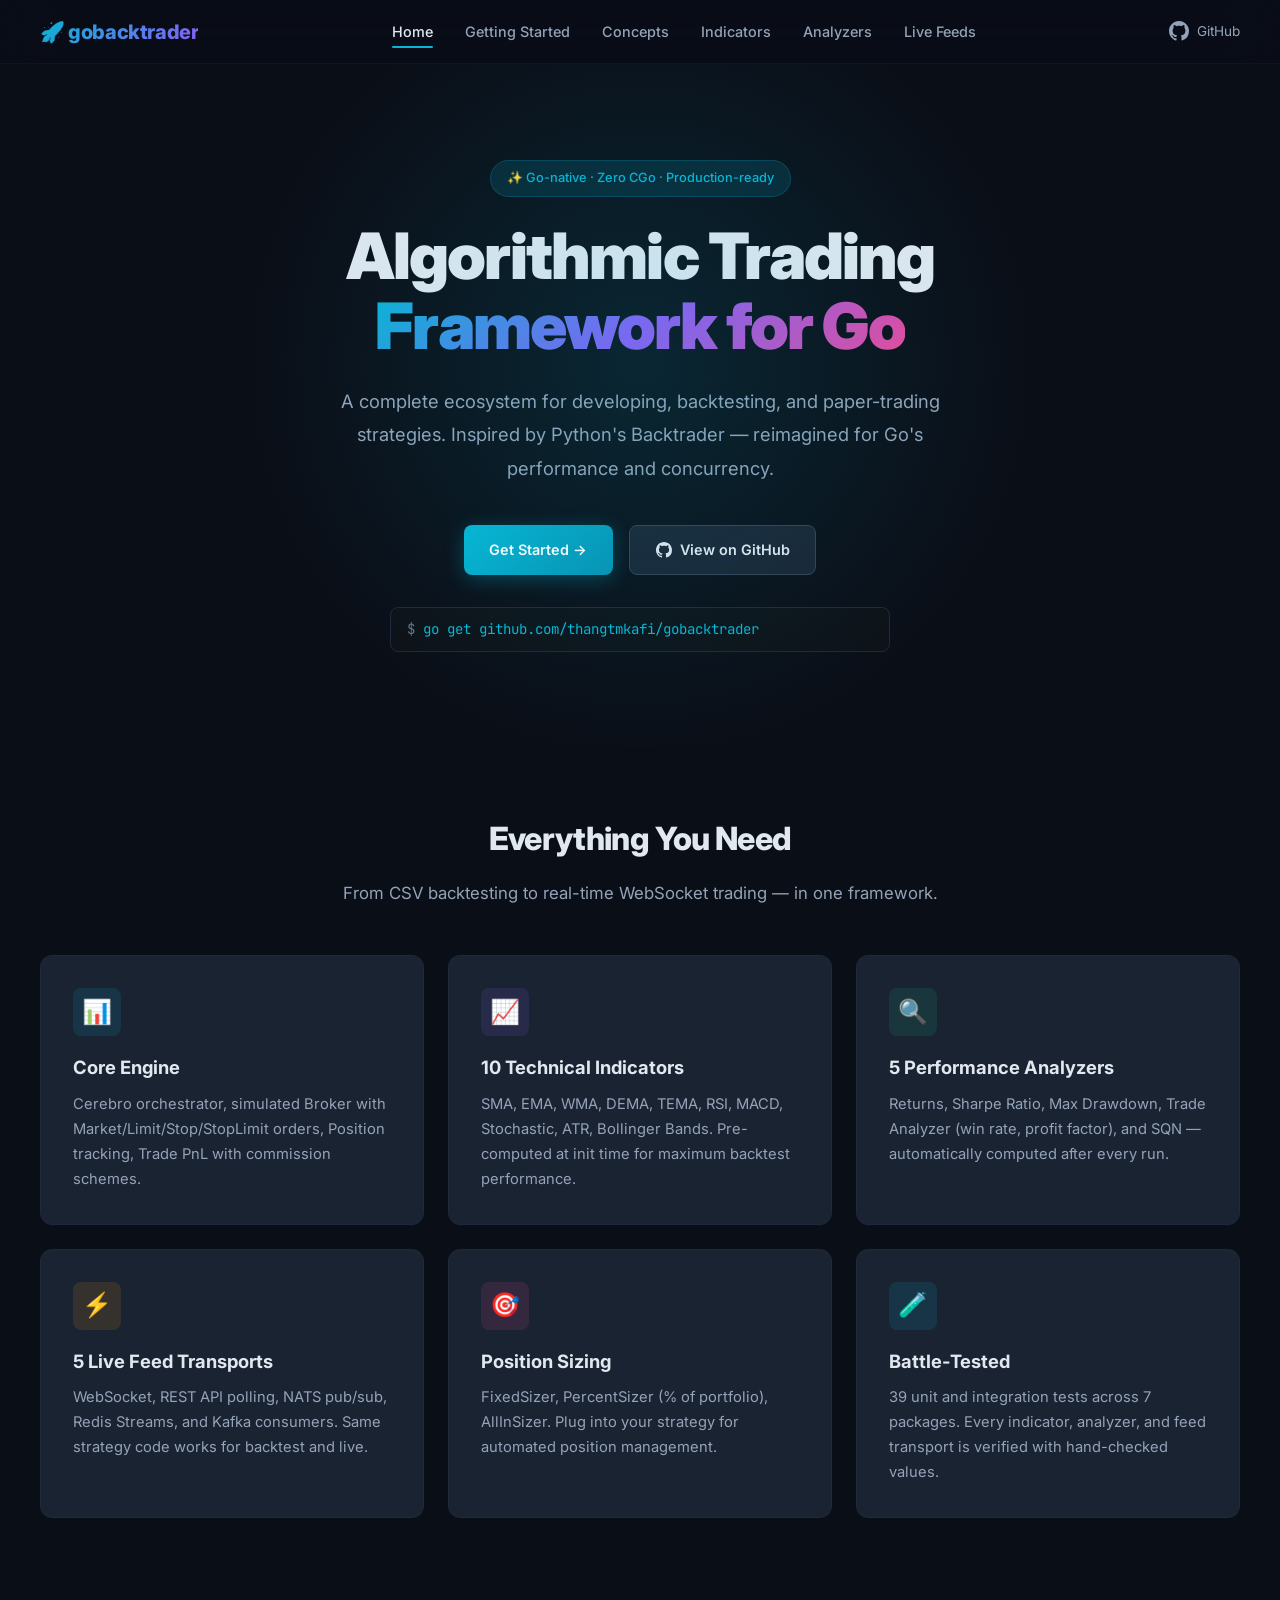
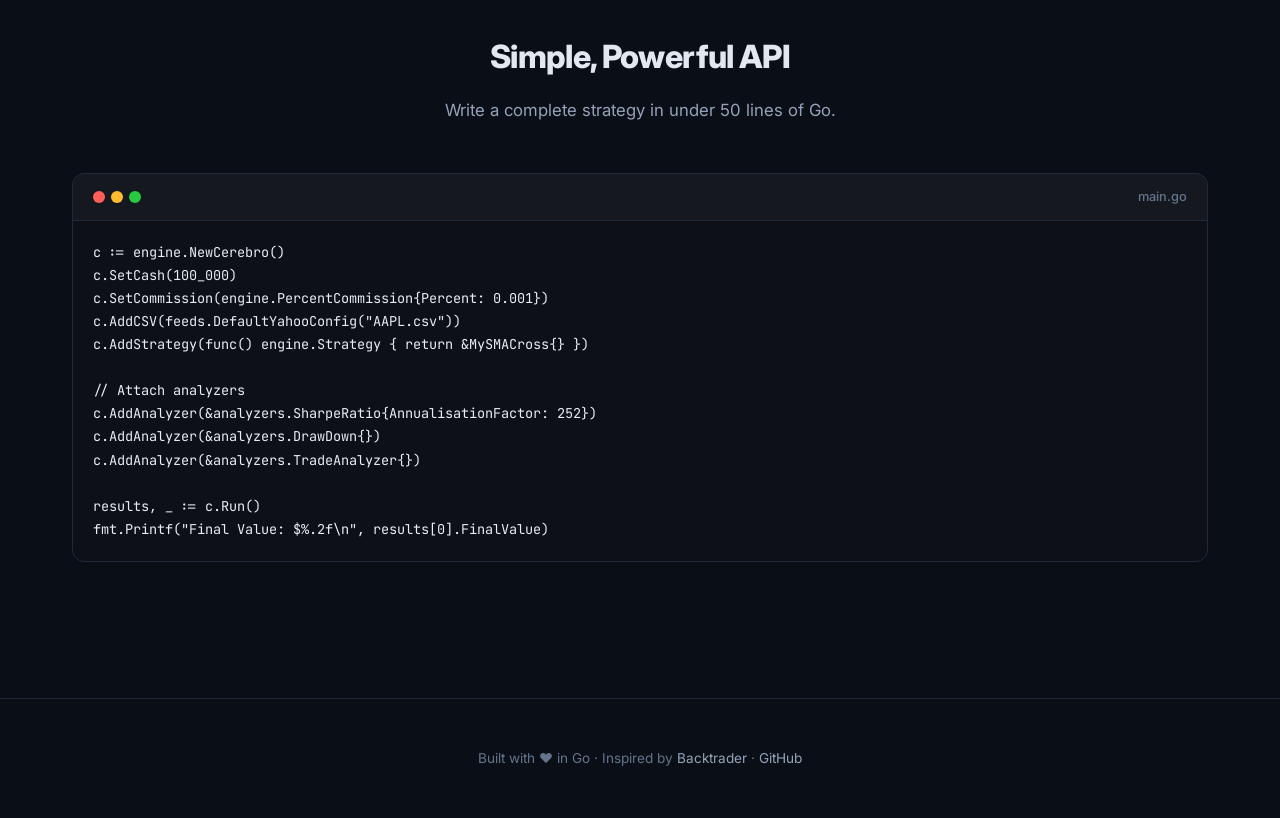
==== docs/index.html @ 69149061 "Initial release: gobacktrader v1.0.0 Complete Go port of Backtrader with: - Core engine (Cerebro, Br" ====
<!DOCTYPE html>
<html lang="en">
<head>
  <meta charset="UTF-8">
  <meta name="viewport" content="width=device-width, initial-scale=1.0">
  <title>gobacktrader — Algorithmic Trading Framework for Go</title>
  <meta name="description" content="A powerful algorithmic trading backtesting and live trading framework for Go. Inspired by Backtrader. 10 indicators, 5 analyzers, 5 live feed transports.">
  <link rel="preconnect" href="https://fonts.googleapis.com">
  <link rel="preconnect" href="https://fonts.gstatic.com" crossorigin>
  <link href="https://fonts.googleapis.com/css2?family=Inter:wght@400;500;600;700;800;900&family=JetBrains+Mono:wght@400;500&display=swap" rel="stylesheet">
  <link rel="stylesheet" href="style.css">
</head>
<body>

<!-- ═══ Navigation ═══ -->
<nav class="nav">
  <div class="nav-inner">
    <a href="#home" class="nav-logo">🚀 gobacktrader</a>
    <ul class="nav-links">
      <li><a href="#home" data-page="home">Home</a></li>
      <li><a href="#getting-started" data-page="getting-started">Getting Started</a></li>
      <li><a href="#concepts" data-page="concepts">Concepts</a></li>
      <li><a href="#indicators" data-page="indicators">Indicators</a></li>
      <li><a href="#analyzers" data-page="analyzers">Analyzers</a></li>
      <li><a href="#live-feeds" data-page="live-feeds">Live Feeds</a></li>
    </ul>
    <a href="https://github.com/thangtmkafi/gobacktrader" class="nav-github" target="_blank">
      <svg viewBox="0 0 16 16"><path d="M8 0C3.58 0 0 3.58 0 8c0 3.54 2.29 6.53 5.47 7.59.4.07.55-.17.55-.38 0-.19-.01-.82-.01-1.49-2.01.37-2.53-.49-2.69-.94-.09-.23-.48-.94-.82-1.13-.28-.15-.68-.52-.01-.53.63-.01 1.08.58 1.23.82.72 1.21 1.87.87 2.33.66.07-.52.28-.87.51-1.07-1.78-.2-3.64-.89-3.64-3.95 0-.87.31-1.59.82-2.15-.08-.2-.36-1.02.08-2.12 0 0 .67-.21 2.2.82.64-.18 1.32-.27 2-.27.68 0 1.36.09 2 .27 1.53-1.04 2.2-.82 2.2-.82.44 1.1.16 1.92.08 2.12.51.56.82 1.27.82 2.15 0 3.07-1.87 3.75-3.65 3.95.29.25.54.73.54 1.48 0 1.07-.01 1.93-.01 2.2 0 .21.15.46.55.38A8.013 8.013 0 0016 8c0-4.42-3.58-8-8-8z"></path></svg>
      GitHub
    </a>
  </div>
</nav>

<main>

<!-- ═══════════════════ HOME PAGE ═══════════════════ -->
<div id="page-home" class="page active">

  <!-- Hero -->
  <section class="hero">
    <div class="hero-badge">✨ Go-native · Zero CGo · Production-ready</div>
    <h1>Algorithmic Trading<br><span class="gradient">Framework for Go</span></h1>
    <p>A complete ecosystem for developing, backtesting, and paper-trading strategies. Inspired by Python's Backtrader — reimagined for Go's performance and concurrency.</p>
    <div class="hero-buttons">
      <a href="#getting-started" data-page="getting-started" class="btn btn-primary">Get Started →</a>
      <a href="https://github.com/thangtmkafi/gobacktrader" target="_blank" class="btn btn-secondary">
        <svg width="16" height="16" viewBox="0 0 16 16" fill="currentColor"><path d="M8 0C3.58 0 0 3.58 0 8c0 3.54 2.29 6.53 5.47 7.59.4.07.55-.17.55-.38 0-.19-.01-.82-.01-1.49-2.01.37-2.53-.49-2.69-.94-.09-.23-.48-.94-.82-1.13-.28-.15-.68-.52-.01-.53.63-.01 1.08.58 1.23.82.72 1.21 1.87.87 2.33.66.07-.52.28-.87.51-1.07-1.78-.2-3.64-.89-3.64-3.95 0-.87.31-1.59.82-2.15-.08-.2-.36-1.02.08-2.12 0 0 .67-.21 2.2.82.64-.18 1.32-.27 2-.27.68 0 1.36.09 2 .27 1.53-1.04 2.2-.82 2.2-.82.44 1.1.16 1.92.08 2.12.51.56.82 1.27.82 2.15 0 3.07-1.87 3.75-3.65 3.95.29.25.54.73.54 1.48 0 1.07-.01 1.93-.01 2.2 0 .21.15.46.55.38A8.013 8.013 0 0016 8c0-4.42-3.58-8-8-8z"/></svg>
        View on GitHub
      </a>
    </div>

    <div class="install-bar">
      <span class="dollar">$</span> go get github.com/thangtmkafi/gobacktrader
    </div>
  </section>

  <!-- Features -->
  <section class="features container">
    <div class="section-header">
      <h2>Everything You Need</h2>
      <p>From CSV backtesting to real-time WebSocket trading — in one framework.</p>
    </div>
    <div class="feature-grid">
      <div class="feature-card">
        <div class="feature-icon cyan">📊</div>
        <h3>Core Engine</h3>
        <p>Cerebro orchestrator, simulated Broker with Market/Limit/Stop/StopLimit orders, Position tracking, Trade PnL with commission schemes.</p>
      </div>
      <div class="feature-card">
        <div class="feature-icon purple">📈</div>
        <h3>10 Technical Indicators</h3>
        <p>SMA, EMA, WMA, DEMA, TEMA, RSI, MACD, Stochastic, ATR, Bollinger Bands. Pre-computed at init time for maximum backtest performance.</p>
      </div>
      <div class="feature-card">
        <div class="feature-icon green">🔍</div>
        <h3>5 Performance Analyzers</h3>
        <p>Returns, Sharpe Ratio, Max Drawdown, Trade Analyzer (win rate, profit factor), and SQN — automatically computed after every run.</p>
      </div>
      <div class="feature-card">
        <div class="feature-icon orange">⚡</div>
        <h3>5 Live Feed Transports</h3>
        <p>WebSocket, REST API polling, NATS pub/sub, Redis Streams, and Kafka consumers. Same strategy code works for backtest and live.</p>
      </div>
      <div class="feature-card">
        <div class="feature-icon pink">🎯</div>
        <h3>Position Sizing</h3>
        <p>FixedSizer, PercentSizer (% of portfolio), AllInSizer. Plug into your strategy for automated position management.</p>
      </div>
      <div class="feature-card">
        <div class="feature-icon cyan">🧪</div>
        <h3>Battle-Tested</h3>
        <p>39 unit and integration tests across 7 packages. Every indicator, analyzer, and feed transport is verified with hand-checked values.</p>
      </div>
    </div>
  </section>

  <!-- Quick Example -->
  <section class="container" style="padding: 3rem 2rem;">
    <div class="section-header">
      <h2>Simple, Powerful API</h2>
      <p>Write a complete strategy in under 50 lines of Go.</p>
    </div>
    <div class="code-block">
      <div class="code-header">
        <div class="code-dots"><span></span><span></span><span></span></div>
        <span>main.go</span>
      </div>
      <pre><code>c := engine.NewCerebro()
c.SetCash(100_000)
c.SetCommission(engine.PercentCommission{Percent: 0.001})
c.AddCSV(feeds.DefaultYahooConfig("AAPL.csv"))
c.AddStrategy(func() engine.Strategy { return &MySMACross{} })

// Attach analyzers
c.AddAnalyzer(&analyzers.SharpeRatio{AnnualisationFactor: 252})
c.AddAnalyzer(&analyzers.DrawDown{})
c.AddAnalyzer(&analyzers.TradeAnalyzer{})

results, _ := c.Run()
fmt.Printf("Final Value: $%.2f\n", results[0].FinalValue)</code></pre>
    </div>
  </section>
</div>


<!-- ═══════════════════ GETTING STARTED ═══════════════════ -->
<div id="page-getting-started" class="page">
  <div class="container doc-layout">
    <aside class="doc-sidebar">
      <ul>
        <li class="sidebar-label">Getting Started</li>
        <li><a href="#gs-install">Installation</a></li>
        <li><a href="#gs-first">Your First Backtest</a></li>
        <li><a href="#gs-strategy">Writing a Strategy</a></li>
        <li><a href="#gs-indicators">Adding Indicators</a></li>
        <li><a href="#gs-analyzers">Analyzing Results</a></li>
        <li><a href="#gs-live">Going Live</a></li>
      </ul>
    </aside>
    <div class="doc-content">
      <h1>Getting Started</h1>
      <p>Get up and running with gobacktrader in 5 minutes.</p>

      <h2 id="gs-install">Installation</h2>
      <p>gobacktrader requires <strong>Go 1.21+</strong>. Install via <code>go get</code>:</p>
      <div class="code-block"><div class="code-header"><div class="code-dots"><span></span><span></span><span></span></div><span>terminal</span></div>
<pre><code>go get github.com/thangtmkafi/gobacktrader</code></pre></div>

      <h2 id="gs-first">Your First Backtest</h2>
      <p>The minimum viable backtest needs: a data feed, a strategy, and Cerebro to run it.</p>
      <div class="code-block"><div class="code-header"><div class="code-dots"><span></span><span></span><span></span></div><span>main.go</span></div>
<pre><code>package main

import (
    "fmt"
    "github.com/thangtmkafi/gobacktrader/engine"
    "github.com/thangtmkafi/gobacktrader/feeds"
)

// BuyAndHold buys on the first bar and holds forever.
type BuyAndHold struct {
    ctx    *engine.StrategyContext
    bought bool
}

func (s *BuyAndHold) Init(ctx *engine.StrategyContext) { s.ctx = ctx }

func (s *BuyAndHold) Next() {
    if !s.bought {
        s.ctx.Buy(100)   // buy 100 shares
        s.bought = true
    }
}

func main() {
    c := engine.NewCerebro()
    c.SetCash(100_000)
    c.AddCSV(feeds.DefaultYahooConfig("AAPL.csv"))
    c.AddStrategy(func() engine.Strategy { return &BuyAndHold{} })

    results, err := c.Run()
    if err != nil { panic(err) }

    fmt.Printf("Starting: $%.2f\n", results[0].StartingCash)
    fmt.Printf("Final:    $%.2f\n", results[0].FinalValue)
}</code></pre></div>

      <div class="info-box tip">
        <strong>💡 Data Format</strong>
        <code>DefaultYahooConfig</code> expects Yahoo Finance CSV format: <code>Date,Open,High,Low,Close,Adj Close,Volume</code>
      </div>

      <h2 id="gs-strategy">Writing a Strategy</h2>
      <p>A strategy implements the <code>engine.Strategy</code> interface:</p>
      <div class="code-block"><div class="code-header"><div class="code-dots"><span></span><span></span><span></span></div><span>strategy.go</span></div>
<pre><code>type Strategy interface {
    Init(ctx *StrategyContext)  // called once before the loop
    Next()                      // called every bar
}

// Optional interfaces:
type NotifyOrderer interface {
    NotifyOrder(o *Order)       // called when order status changes
}
type NotifyTrader interface {
    NotifyTrade(t *Trade)       // called when a trade opens/closes
}</code></pre></div>
      <p>The <code>StrategyContext</code> gives you access to:</p>
      <ul>
        <li><code>ctx.Data()</code> — the live (bar-by-bar) DataSeries</li>
        <li><code>ctx.PreloadedData()</code> — all bars pre-loaded (for building indicators)</li>
        <li><code>ctx.Buy(size)</code>, <code>ctx.Sell(size)</code>, <code>ctx.Close()</code> — trading helpers</li>
        <li><code>ctx.GetPosition(data)</code> — current position for a data feed</li>
        <li><code>ctx.GetCash()</code>, <code>ctx.GetValue()</code> — portfolio state</li>
      </ul>

      <h2 id="gs-indicators">Adding Indicators</h2>
      <p>Build indicators in <code>Init()</code> using the pre-loaded data series:</p>
      <div class="code-block"><div class="code-header"><div class="code-dots"><span></span><span></span><span></span></div><span>strategy.go</span></div>
<pre><code>func (s *MyStrategy) Init(ctx *engine.StrategyContext) {
    s.ctx = ctx
    data := ctx.PreloadedData()  // all bars available
    s.sma  = indicators.NewSMA(data, 20)
    s.rsi  = indicators.NewRSI(data, 14)
    s.macd = indicators.NewMACD(data, 12, 26, 9)
}

func (s *MyStrategy) Next() {
    sma := s.sma.Line().Get(0)   // current bar's SMA
    rsi := s.rsi.Line().Get(0)   // current RSI
    if rsi < 30 && sma > 0 {
        s.ctx.Buy(10)
    }
}</code></pre></div>

      <div class="info-box note">
        <strong>📝 Why PreloadedData?</strong>
        Indicators pre-compute their entire output at construction time. <code>ctx.Data()</code> is empty during <code>Init()</code> (bars haven't been fed yet), so use <code>ctx.PreloadedData()</code> which has all bars already loaded.
      </div>

      <h2 id="gs-analyzers">Analyzing Results</h2>
      <p>Attach analyzers before <code>Run()</code> — they're computed automatically:</p>
      <div class="code-block"><div class="code-header"><div class="code-dots"><span></span><span></span><span></span></div><span>main.go</span></div>
<pre><code>ret := &analyzers.Returns{}
c.AddAnalyzer(ret)
c.AddAnalyzer(&analyzers.SharpeRatio{AnnualisationFactor: 252})
c.AddAnalyzer(&analyzers.DrawDown{})

c.Run()
ret.Print()  // prints total return, PnL, best/worst trade</code></pre></div>

      <h2 id="gs-live">Going Live</h2>
      <p>Switch from backtesting to live with one line change:</p>
      <div class="code-block"><div class="code-header"><div class="code-dots"><span></span><span></span><span></span></div><span>live.go</span></div>
<pre><code>feed := livefeeds.NewWebSocketFeed(livefeeds.WebSocketConfig{
    URL:    "wss://stream.example.com/bars",
    Symbol: "BTCUSDT",
})
c.AddData(feed)

ctx, cancel := context.WithCancel(context.Background())
defer cancel()

// RunLive blocks until the feed ends or ctx is cancelled
results, _ := c.RunLive(ctx)</code></pre></div>
    </div>
  </div>
</div>


<!-- ═══════════════════ CONCEPTS ═══════════════════ -->
<div id="page-concepts" class="page">
  <div class="container doc-layout">
    <aside class="doc-sidebar">
      <ul>
        <li class="sidebar-label">Concepts</li>
        <li><a href="#c-arch">Architecture</a></li>
        <li><a href="#c-data">Data Model</a></li>
        <li><a href="#c-engine">Engine Flow</a></li>
        <li><a href="#c-orders">Order Types</a></li>
        <li><a href="#c-commission">Commissions</a></li>
      </ul>
    </aside>
    <div class="doc-content">
      <h1>Core Concepts</h1>
      <p>Understanding how gobacktrader works under the hood.</p>

      <h2 id="c-arch">Architecture</h2>
      <p>gobacktrader follows the same high-level design as Python's Backtrader, adapted to Go idioms:</p>
      <div class="code-block"><div class="code-header"><div class="code-dots"><span></span><span></span><span></span></div><span>architecture</span></div>
<pre><code>┌─────────────────────────────────────────────────┐
│                    Cerebro                       │
│                                                  │
│  ┌──────────┐   ┌──────────┐   ┌─────────────┐ │
│  │ DataFeed │──▶│  Broker  │──▶│  Strategy   │ │
│  │ CSV/WS/  │   │ Orders   │   │  Init()     │ │
│  │ NATS/... │   │ Positions│   │  Next()     │ │
│  └──────────┘   │ Trades   │   │  Notify*()  │ │
│       │         └──────────┘   └─────────────┘ │
│       ▼              │               ▲          │
│  ┌──────────┐   ┌──────────┐   ┌──────────┐   │
│  │Indicators│   │ Analyzers│   │  Sizers   │   │
│  │ SMA, RSI │   │ Sharpe   │   │ Fixed, %  │   │
│  │ MACD ... │   │ DrawDown │   │           │   │
│  └──────────┘   └──────────┘   └──────────┘   │
└─────────────────────────────────────────────────┘</code></pre></div>

      <h2 id="c-data">Data Model</h2>
      <p>Two core types power all data access:</p>
      <h3><code>core.Line</code></h3>
      <p>A time-indexed <code>float64</code> series with a cursor. Access values relative to the current bar:</p>
      <ul>
        <li><code>line.Get(0)</code> — current bar's value</li>
        <li><code>line.Get(-1)</code> — previous bar</li>
        <li><code>line.Get(-n)</code> — n bars ago</li>
      </ul>

      <h3><code>core.DataSeries</code></h3>
      <p>A collection of 7 named Lines: <code>DateTime</code>, <code>Open</code>, <code>High</code>, <code>Low</code>, <code>Close</code>, <code>Volume</code>, <code>OpenInterest</code>.</p>
      <p>Data feeds populate the series bar-by-bar. Indicators read from the Close line (or any line).</p>

      <h2 id="c-engine">Engine Flow</h2>
      <p>Here's what happens when you call <code>c.Run()</code>:</p>
      <ol>
        <li><strong>Load</strong> — all data feeds pre-read their data (CSV into memory)</li>
        <li><strong>PreloadedData</strong> — a fully-populated DataSeries is built for indicator construction</li>
        <li><strong>Init</strong> — each strategy's <code>Init(ctx)</code> is called (build indicators here)</li>
        <li><strong>Main Loop</strong> — for each bar:
          <ul>
            <li>Feed advances (bar added to live DataSeries)</li>
            <li>Broker processes pending orders against the new bar's prices</li>
            <li>Equity snapshot is recorded to the equity curve</li>
            <li>Order/trade notifications are delivered to strategies</li>
            <li>Strategy <code>Next()</code> is called</li>
          </ul>
        </li>
        <li><strong>Analyzers</strong> — each analyzer's <code>Analyze()</code> is called with the final RunResult</li>
      </ol>

      <h2 id="c-orders">Order Types</h2>
      <table>
        <thead><tr><th>Type</th><th>Execution</th><th>Use Case</th></tr></thead>
        <tbody>
          <tr><td><code>Market</code></td><td>Next bar's open price</td><td>Immediate entry/exit</td></tr>
          <tr><td><code>Limit</code></td><td>When price reaches limit</td><td>Buy low / sell high</td></tr>
          <tr><td><code>Stop</code></td><td>When price hits stop level</td><td>Breakout entries, stop-losses</td></tr>
          <tr><td><code>StopLimit</code></td><td>Stop triggers a limit order</td><td>Controlled breakout entries</td></tr>
          <tr><td><code>Close</code></td><td>Current bar's close price</td><td>End-of-day orders</td></tr>
        </tbody>
      </table>

      <h2 id="c-commission">Commission Schemes</h2>
      <table>
        <thead><tr><th>Scheme</th><th>Formula</th><th>Example</th></tr></thead>
        <tbody>
          <tr><td><code>PercentCommission</code></td><td>size × price × percent</td><td>0.1% per trade</td></tr>
          <tr><td><code>FixedCommission</code></td><td>fixed amount per order</td><td>$5 per trade</td></tr>
          <tr><td><code>ZeroCommission</code></td><td>no commission</td><td>Paper trading</td></tr>
        </tbody>
      </table>
    </div>
  </div>
</div>


<!-- ═══════════════════ INDICATORS ═══════════════════ -->
<div id="page-indicators" class="page">
  <div class="container doc-layout">
    <aside class="doc-sidebar">
      <ul>
        <li class="sidebar-label">Indicators</li>
        <li><a href="#ind-overview">Overview</a></li>
        <li><a href="#ind-trend">Trend</a></li>
        <li><a href="#ind-momentum">Momentum</a></li>
        <li><a href="#ind-volatility">Volatility</a></li>
      </ul>
    </aside>
    <div class="doc-content">
      <h1>Indicators Reference</h1>
      <p>10 pre-built indicators covering trend, momentum, and volatility analysis.</p>

      <h2 id="ind-overview">Overview</h2>
      <p>All indicators follow the same pattern:</p>
      <ol>
        <li>Construct in <code>Init()</code> using <code>ctx.PreloadedData()</code></li>
        <li>Read values in <code>Next()</code> via <code>.Line().Get(ago)</code></li>
        <li>First <code>period-1</code> bars return <code>NaN</code> (not enough data)</li>
      </ol>

      <h2 id="ind-trend">Trend Indicators</h2>

      <h3><code>SMA</code> — Simple Moving Average</h3>
      <p>Arithmetic mean of the last N closes. The most basic trend filter.</p>
      <div class="code-block"><div class="code-header"><div class="code-dots"><span></span><span></span><span></span></div><span>usage</span></div>
<pre><code>sma := indicators.NewSMA(data, 20)
val := sma.Line().Get(0)  // current SMA(20)</code></pre></div>

      <h3><code>EMA</code> — Exponential Moving Average</h3>
      <p>Weighted average with exponential decay. <code>k = 2/(period+1)</code>. Seeded with SMA of first period values.</p>
      <div class="code-block"><div class="code-header"><div class="code-dots"><span></span><span></span><span></span></div><span>usage</span></div>
<pre><code>ema := indicators.NewEMA(data, 12)
// Also available: NewEMAOnLine(line, period) for chaining</code></pre></div>

      <h3><code>WMA</code> — Weighted Moving Average</h3>
      <p>Linearly weighted — recent bars have higher weights.</p>

      <h3><code>DEMA</code> — Double EMA</h3>
      <p>Formula: <code>2×EMA - EMA(EMA)</code>. Reduced lag vs standard EMA.</p>

      <h3><code>TEMA</code> — Triple EMA</h3>
      <p>Formula: <code>3×EMA - 3×EMA² + EMA³</code>. Minimal lag.</p>

      <h2 id="ind-momentum">Momentum / Oscillators</h2>

      <h3><code>RSI</code> — Relative Strength Index</h3>
      <p>Wilder smoothing, output clamped to [0, 100]. Standard period: 14.</p>
      <div class="code-block"><div class="code-header"><div class="code-dots"><span></span><span></span><span></span></div><span>usage</span></div>
<pre><code>rsi := indicators.NewRSI(data, 14)
if rsi.Line().Get(0) < 30 {
    // oversold condition
}</code></pre></div>

      <h3><code>MACD</code> — Moving Average Convergence/Divergence</h3>
      <p>Three lines: MACD (fast EMA - slow EMA), Signal (EMA of MACD), Histogram (MACD - Signal).</p>
      <div class="code-block"><div class="code-header"><div class="code-dots"><span></span><span></span><span></span></div><span>usage</span></div>
<pre><code>macd := indicators.NewMACD(data, 12, 26, 9)
macdLine := macd.Line().Get(0)
signal   := macd.Signal().Get(0)
hist     := macd.Histogram().Get(0)</code></pre></div>

      <h3><code>Stochastic</code> — Stochastic Oscillator</h3>
      <p>%K and %D lines. <code>%K = (Close - LowestLow) / (HighestHigh - LowestLow) × 100</code>.</p>
      <div class="code-block"><div class="code-header"><div class="code-dots"><span></span><span></span><span></span></div><span>usage</span></div>
<pre><code>stoch := indicators.NewStochastic(data, 14, 3)
k := stoch.K().Get(0)   // %K line
d := stoch.D().Get(0)   // %D line (signal)</code></pre></div>

      <h2 id="ind-volatility">Volatility Indicators</h2>

      <h3><code>ATR</code> — Average True Range</h3>
      <p>True Range with Wilder smoothing. Measures volatility.</p>
      <div class="code-block"><div class="code-header"><div class="code-dots"><span></span><span></span><span></span></div><span>usage</span></div>
<pre><code>atr := indicators.NewATR(data, 14)
stopLoss := data.Close.Get(0) - 2*atr.Line().Get(0)</code></pre></div>

      <h3><code>BollingerBands</code></h3>
      <p>Mid (SMA), Upper (Mid + N×σ), Lower (Mid - N×σ). Includes <code>BandWidth()</code> and <code>PercentB()</code> helpers.</p>
      <div class="code-block"><div class="code-header"><div class="code-dots"><span></span><span></span><span></span></div><span>usage</span></div>
<pre><code>bb := indicators.NewBollingerBands(data, 20, 2.0)
upper := bb.Upper().Get(0)
lower := bb.Lower().Get(0)
mid   := bb.Mid().Get(0)</code></pre></div>
    </div>
  </div>
</div>


<!-- ═══════════════════ ANALYZERS ═══════════════════ -->
<div id="page-analyzers" class="page">
  <div class="container doc-layout">
    <aside class="doc-sidebar">
      <ul>
        <li class="sidebar-label">Analyzers</li>
        <li><a href="#az-overview">Overview</a></li>
        <li><a href="#az-returns">Returns</a></li>
        <li><a href="#az-sharpe">Sharpe Ratio</a></li>
        <li><a href="#az-dd">DrawDown</a></li>
        <li><a href="#az-trade">Trade Analyzer</a></li>
        <li><a href="#az-sqn">SQN</a></li>
      </ul>
    </aside>
    <div class="doc-content">
      <h1>Analyzers Reference</h1>
      <p>5 performance analyzers computed automatically after each run.</p>

      <h2 id="az-overview">Overview</h2>
      <p>Analyzers are attached to Cerebro before <code>Run()</code>. They implement the <code>engine.Analyzer</code> interface:</p>
      <div class="code-block"><div class="code-header"><div class="code-dots"><span></span><span></span><span></span></div><span>interface</span></div>
<pre><code>type Analyzer interface {
    Name() string
    Analyze(result *RunResult, datas []*core.DataSeries) error
    Print()
}</code></pre></div>

      <h2 id="az-returns">Returns</h2>
      <table>
        <thead><tr><th>Field</th><th>Description</th></tr></thead>
        <tbody>
          <tr><td><code>TotalReturnPct</code></td><td>(FinalValue - Start) / Start × 100</td></tr>
          <tr><td><code>PnL</code></td><td>Absolute profit/loss in dollars</td></tr>
          <tr><td><code>BestTradePnL</code></td><td>Highest net PnL of any closed trade</td></tr>
          <tr><td><code>WorstTradePnL</code></td><td>Lowest net PnL of any closed trade</td></tr>
          <tr><td><code>AvgTradePnL</code></td><td>Average net PnL across all closed trades</td></tr>
        </tbody>
      </table>

      <h2 id="az-sharpe">Sharpe Ratio</h2>
      <p>Annualised Sharpe: <code>(mean(R) - Rf) / stddev(R) × √AF</code></p>
      <p>Config: <code>RiskFreeRate</code> (default 0), <code>AnnualisationFactor</code> (default 252 for daily).</p>

      <h2 id="az-dd">DrawDown</h2>
      <p>Walks the equity curve bar-by-bar tracking peaks:</p>
      <table>
        <thead><tr><th>Field</th><th>Description</th></tr></thead>
        <tbody>
          <tr><td><code>MaxDrawdownPct</code></td><td>Largest peak-to-trough drop (%)</td></tr>
          <tr><td><code>MaxDrawdownAbs</code></td><td>Absolute dollar drawdown</td></tr>
          <tr><td><code>MaxDDDuration</code></td><td>Duration of max DD in bars</td></tr>
          <tr><td><code>CurrentDrawdownPct</code></td><td>Current drawdown at end of run</td></tr>
        </tbody>
      </table>

      <h2 id="az-trade">Trade Analyzer</h2>
      <table>
        <thead><tr><th>Metric</th><th>Description</th></tr></thead>
        <tbody>
          <tr><td><code>WinRatePct</code></td><td>Percentage of winning trades</td></tr>
          <tr><td><code>ProfitFactor</code></td><td>GrossProfit / |GrossLoss|</td></tr>
          <tr><td><code>MaxConsecWins</code></td><td>Longest winning streak</td></tr>
          <tr><td><code>MaxConsecLosses</code></td><td>Longest losing streak</td></tr>
          <tr><td><code>LargestWin/Loss</code></td><td>Best and worst individual trades</td></tr>
        </tbody>
      </table>

      <h2 id="az-sqn">SQN (System Quality Number)</h2>
      <p>Van Tharp's measure: <code>SQN = mean(R) / stddev(R) × √N</code></p>
      <table>
        <thead><tr><th>Score</th><th>Grade</th></tr></thead>
        <tbody>
          <tr><td>&lt; 1.6</td><td>Difficult to Trade</td></tr>
          <tr><td>1.6 – 1.9</td><td>Below Average</td></tr>
          <tr><td>2.0 – 2.4</td><td>Average</td></tr>
          <tr><td>2.5 – 2.9</td><td>Good</td></tr>
          <tr><td>3.0 – 5.0</td><td>Excellent</td></tr>
          <tr><td>&gt; 5.0</td><td>Holy Grail</td></tr>
        </tbody>
      </table>
    </div>
  </div>
</div>


<!-- ═══════════════════ LIVE FEEDS ═══════════════════ -->
<div id="page-live-feeds" class="page">
  <div class="container doc-layout">
    <aside class="doc-sidebar">
      <ul>
        <li class="sidebar-label">Live Feeds</li>
        <li><a href="#lf-arch">Architecture</a></li>
        <li><a href="#lf-ws">WebSocket</a></li>
        <li><a href="#lf-rest">REST API</a></li>
        <li><a href="#lf-nats">NATS</a></li>
        <li><a href="#lf-redis">Redis Streams</a></li>
        <li><a href="#lf-kafka">Kafka</a></li>
        <li><a href="#lf-custom">Custom Parse</a></li>
      </ul>
    </aside>
    <div class="doc-content">
      <h1>Live Data Feeds</h1>
      <p>Connect to real-time data sources for paper or live trading.</p>

      <h2 id="lf-arch">Architecture</h2>
      <p>Every live feed runs a background goroutine that pushes <code>core.Bar</code> values onto a Go channel. The engine's <code>Next()</code> blocks on that channel — so your strategy code is identical between backtest and live.</p>

      <div class="info-box note">
        <strong>📝 Paper Trading Only</strong>
        Phase 4 provides live <em>data ingestion</em>. Orders still go through the simulated broker. Real exchange connectivity (Alpaca, IBKR, etc.) would be a future extension.
      </div>

      <h2 id="lf-ws">WebSocket Feed</h2>
      <div class="code-block"><div class="code-header"><div class="code-dots"><span></span><span></span><span></span></div><span>websocket.go</span></div>
<pre><code>feed := livefeeds.NewWebSocketFeed(livefeeds.WebSocketConfig{
    URL:            "wss://stream.binance.com:9443/ws/btcusdt@kline_1m",
    Symbol:         "BTCUSDT",
    ReconnectDelay: 5 * time.Second,  // auto-reconnect
    ParseFunc:      myBinanceParser,   // custom JSON parser
})

c.AddData(feed)
c.RunLive(ctx)</code></pre></div>

      <h2 id="lf-rest">REST API Feed</h2>
      <div class="code-block"><div class="code-header"><div class="code-dots"><span></span><span></span><span></span></div><span>rest.go</span></div>
<pre><code>feed := livefeeds.NewRESTFeed(livefeeds.RESTConfig{
    URL:          "https://api.polygon.io/v2/aggs/ticker/AAPL/range/1/minute",
    Symbol:       "AAPL",
    PollInterval: 1 * time.Minute,
    Headers:      map[string]string{"Authorization": "Bearer API_KEY"},
    ParseFunc:    myPolygonParser,
})</code></pre></div>

      <h2 id="lf-nats">NATS Feed</h2>
      <div class="code-block"><div class="code-header"><div class="code-dots"><span></span><span></span><span></span></div><span>nats.go</span></div>
<pre><code>feed := livefeeds.NewNATSFeed(livefeeds.NATSConfig{
    URL:     "nats://localhost:4222",
    Subject: "market.bars.AAPL",
})</code></pre></div>

      <h2 id="lf-redis">Redis Streams</h2>
      <div class="code-block"><div class="code-header"><div class="code-dots"><span></span><span></span><span></span></div><span>redis.go</span></div>
<pre><code>feed := livefeeds.NewRedisFeed(livefeeds.RedisConfig{
    Addr:     "localhost:6379",
    Stream:   "bars:AAPL",
    Group:    "gobacktrader",   // consumer group (optional)
    Consumer: "worker-1",
})</code></pre></div>

      <h2 id="lf-kafka">Kafka Feed</h2>
      <div class="code-block"><div class="code-header"><div class="code-dots"><span></span><span></span><span></span></div><span>kafka.go</span></div>
<pre><code>feed := livefeeds.NewKafkaFeed(livefeeds.KafkaConfig{
    Brokers: []string{"kafka-1:9092", "kafka-2:9092"},
    Topic:   "market-bars",
    GroupID: "gobacktrader",
})</code></pre></div>

      <h2 id="lf-custom">Custom Bar Parsing</h2>
      <p>All feeds accept a <code>ParseFunc</code> for custom message formats. The default parser handles JSON:</p>
      <div class="code-block"><div class="code-header"><div class="code-dots"><span></span><span></span><span></span></div><span>default format</span></div>
<pre><code>// Default JSON format (all feeds):
{"t": "2024-01-15T10:30:00Z", "o": 150.5, "h": 155.0, "l": 149.0, "c": 153.5, "v": 50000}

// Unix timestamp also supported:
{"t": 1705312200, "o": 150.0, "h": 155.0, "l": 149.0, "c": 153.0, "v": 100000}</code></pre></div>
    </div>
  </div>
</div>

</main>

<!-- ═══ Footer ═══ -->
<footer class="footer">
  <p>Built with ❤️ in Go · Inspired by <a href="https://www.backtrader.com" target="_blank">Backtrader</a> · <a href="https://github.com/thangtmkafi/gobacktrader" target="_blank">GitHub</a></p>
</footer>

<script src="app.js"></script>
</body>
</html>
---- docs/style.css ----
:root {
  /* ─── Color Palette ─── */
  --bg-primary: #0a0e17;
  --bg-secondary: #111827;
  --bg-card: #1a2332;
  --bg-card-hover: #1f2b3d;
  --bg-code: #0d1117;
  --bg-inline-code: #1e293b;
  --bg-nav: rgba(10, 14, 23, 0.85);

  --text-primary: #e2e8f0;
  --text-secondary: #94a3b8;
  --text-muted: #64748b;
  --text-code: #e6edf3;

  --accent: #06b6d4;
  --accent-glow: rgba(6, 182, 212, 0.15);
  --accent-hover: #22d3ee;
  --accent-secondary: #8b5cf6;
  --accent-green: #10b981;
  --accent-orange: #f59e0b;
  --accent-pink: #ec4899;

  --border: #1e293b;
  --border-light: #334155;

  --radius: 12px;
  --radius-sm: 8px;
  --transition: 0.3s cubic-bezier(0.4, 0, 0.2, 1);

  /* ─── Typography ─── */
  --font-sans: 'Inter', -apple-system, BlinkMacSystemFont, 'Segoe UI', sans-serif;
  --font-mono: 'JetBrains Mono', 'Fira Code', 'Cascadia Code', monospace;
}

* { margin: 0; padding: 0; box-sizing: border-box; }

html {
  scroll-behavior: smooth;
  font-size: 16px;
}

body {
  font-family: var(--font-sans);
  background: var(--bg-primary);
  color: var(--text-primary);
  line-height: 1.7;
  overflow-x: hidden;
}

a { color: var(--accent); text-decoration: none; transition: color var(--transition); }
a:hover { color: var(--accent-hover); }

/* ─── Navigation ─── */
.nav {
  position: fixed;
  top: 0;
  left: 0;
  right: 0;
  z-index: 100;
  background: var(--bg-nav);
  backdrop-filter: blur(20px) saturate(180%);
  border-bottom: 1px solid var(--border);
  padding: 0 2rem;
  height: 64px;
  display: flex;
  align-items: center;
}

.nav-inner {
  max-width: 1200px;
  margin: 0 auto;
  width: 100%;
  display: flex;
  align-items: center;
  justify-content: space-between;
}

.nav-logo {
  font-size: 1.25rem;
  font-weight: 800;
  background: linear-gradient(135deg, var(--accent), var(--accent-secondary));
  -webkit-background-clip: text;
  -webkit-text-fill-color: transparent;
  background-clip: text;
  letter-spacing: -0.02em;
}

.nav-links {
  display: flex;
  gap: 2rem;
  list-style: none;
}

.nav-links a {
  color: var(--text-secondary);
  font-size: 0.9rem;
  font-weight: 500;
  padding: 0.4rem 0;
  position: relative;
  transition: color var(--transition);
}
.nav-links a:hover,
.nav-links a.active {
  color: var(--text-primary);
}
.nav-links a::after {
  content: '';
  position: absolute;
  bottom: -2px;
  left: 0;
  width: 0;
  height: 2px;
  background: var(--accent);
  transition: width var(--transition);
  border-radius: 1px;
}
.nav-links a:hover::after,
.nav-links a.active::after {
  width: 100%;
}

.nav-github {
  display: flex;
  align-items: center;
  gap: 0.5rem;
  color: var(--text-secondary);
  font-size: 0.85rem;
}
.nav-github svg { width: 20px; height: 20px; fill: currentColor; }

/* ─── Main Content ─── */
main {
  margin-top: 64px;
}

.container {
  max-width: 1200px;
  margin: 0 auto;
  padding: 0 2rem;
}

/* ─── Page (content sections) ─── */
.page {
  display: none;
  animation: fadeIn 0.4s ease;
}
.page.active {
  display: block;
}

@keyframes fadeIn {
  from { opacity: 0; transform: translateY(12px); }
  to   { opacity: 1; transform: translateY(0); }
}

/* ─── Hero Section ─── */
.hero {
  text-align: center;
  padding: 6rem 2rem 4rem;
  position: relative;
  overflow: hidden;
}

.hero::before {
  content: '';
  position: absolute;
  top: -100px;
  left: 50%;
  transform: translateX(-50%);
  width: 800px;
  height: 800px;
  background: radial-gradient(circle, var(--accent-glow) 0%, transparent 70%);
  pointer-events: none;
}

.hero-badge {
  display: inline-flex;
  align-items: center;
  gap: 0.5rem;
  padding: 0.4rem 1rem;
  background: var(--accent-glow);
  border: 1px solid rgba(6, 182, 212, 0.2);
  border-radius: 999px;
  font-size: 0.8rem;
  color: var(--accent);
  font-weight: 500;
  margin-bottom: 1.5rem;
}

.hero h1 {
  font-size: clamp(2.5rem, 6vw, 4rem);
  font-weight: 900;
  line-height: 1.1;
  margin-bottom: 1.5rem;
  letter-spacing: -0.03em;
}

.hero h1 .gradient {
  background: linear-gradient(135deg, var(--accent) 0%, var(--accent-secondary) 50%, var(--accent-pink) 100%);
  -webkit-background-clip: text;
  -webkit-text-fill-color: transparent;
  background-clip: text;
}

.hero p {
  font-size: 1.15rem;
  color: var(--text-secondary);
  max-width: 600px;
  margin: 0 auto 2.5rem;
  line-height: 1.8;
}

.hero-buttons {
  display: flex;
  gap: 1rem;
  justify-content: center;
  flex-wrap: wrap;
}

.btn {
  display: inline-flex;
  align-items: center;
  gap: 0.5rem;
  padding: 0.75rem 1.6rem;
  border-radius: var(--radius-sm);
  font-size: 0.9rem;
  font-weight: 600;
  cursor: pointer;
  transition: all var(--transition);
  border: none;
  font-family: var(--font-sans);
}

.btn-primary {
  background: linear-gradient(135deg, var(--accent), #0891b2);
  color: #fff;
  box-shadow: 0 4px 20px rgba(6, 182, 212, 0.3);
}
.btn-primary:hover {
  transform: translateY(-2px);
  box-shadow: 0 6px 30px rgba(6, 182, 212, 0.4);
  color: #fff;
}

.btn-secondary {
  background: var(--bg-card);
  color: var(--text-primary);
  border: 1px solid var(--border-light);
}
.btn-secondary:hover {
  background: var(--bg-card-hover);
  transform: translateY(-2px);
  color: var(--text-primary);
}

/* ─── Feature Grid ─── */
.features {
  padding: 4rem 0;
}

.section-header {
  text-align: center;
  margin-bottom: 3rem;
}
.section-header h2 {
  font-size: 2rem;
  font-weight: 800;
  margin-bottom: 0.75rem;
  letter-spacing: -0.02em;
}
.section-header p {
  color: var(--text-secondary);
  font-size: 1.05rem;
}

.feature-grid {
  display: grid;
  grid-template-columns: repeat(auto-fit, minmax(340px, 1fr));
  gap: 1.5rem;
}

.feature-card {
  background: var(--bg-card);
  border: 1px solid var(--border);
  border-radius: var(--radius);
  padding: 2rem;
  transition: all var(--transition);
  position: relative;
  overflow: hidden;
}
.feature-card:hover {
  border-color: var(--border-light);
  transform: translateY(-4px);
  box-shadow: 0 12px 40px rgba(0, 0, 0, 0.3);
}
.feature-card::before {
  content: '';
  position: absolute;
  top: 0;
  left: 0;
  right: 0;
  height: 3px;
  background: linear-gradient(90deg, var(--accent), var(--accent-secondary));
  opacity: 0;
  transition: opacity var(--transition);
}
.feature-card:hover::before { opacity: 1; }

.feature-icon {
  width: 48px;
  height: 48px;
  border-radius: var(--radius-sm);
  display: flex;
  align-items: center;
  justify-content: center;
  font-size: 1.5rem;
  margin-bottom: 1rem;
}
.feature-icon.cyan  { background: rgba(6, 182, 212, 0.12); }
.feature-icon.purple { background: rgba(139, 92, 246, 0.12); }
.feature-icon.green  { background: rgba(16, 185, 129, 0.12); }
.feature-icon.orange { background: rgba(245, 158, 11, 0.12); }
.feature-icon.pink   { background: rgba(236, 72, 153, 0.12); }

.feature-card h3 {
  font-size: 1.15rem;
  font-weight: 700;
  margin-bottom: 0.5rem;
}
.feature-card p {
  color: var(--text-secondary);
  font-size: 0.92rem;
  line-height: 1.7;
}

/* ─── Code Blocks ─── */
.code-block {
  background: var(--bg-code);
  border: 1px solid var(--border);
  border-radius: var(--radius);
  overflow: hidden;
  margin: 1.5rem 0;
}

.code-header {
  display: flex;
  align-items: center;
  justify-content: space-between;
  padding: 0.75rem 1.25rem;
  background: rgba(255, 255, 255, 0.03);
  border-bottom: 1px solid var(--border);
}

.code-header span {
  font-size: 0.8rem;
  color: var(--text-muted);
  font-weight: 500;
}

.code-dots {
  display: flex;
  gap: 6px;
}
.code-dots span {
  width: 12px;
  height: 12px;
  border-radius: 50%;
}
.code-dots span:nth-child(1) { background: #ff5f57; }
.code-dots span:nth-child(2) { background: #febc2e; }
.code-dots span:nth-child(3) { background: #28c840; }

pre {
  padding: 1.25rem;
  overflow-x: auto;
  font-family: var(--font-mono);
  font-size: 0.85rem;
  line-height: 1.7;
  color: var(--text-code);
  tab-size: 4;
}

code {
  font-family: var(--font-mono);
}

/* inline code */
p code, li code, td code, h3 code {
  background: var(--bg-inline-code);
  padding: 0.15em 0.45em;
  border-radius: 4px;
  font-size: 0.85em;
  color: var(--accent);
}

/* ─── Doc Content ─── */
.doc-layout {
  display: grid;
  grid-template-columns: 240px 1fr;
  gap: 3rem;
  padding: 3rem 0;
  align-items: start;
}

.doc-sidebar {
  position: sticky;
  top: 88px;
}

.doc-sidebar ul {
  list-style: none;
  display: flex;
  flex-direction: column;
  gap: 0.25rem;
}

.doc-sidebar a {
  display: block;
  padding: 0.5rem 1rem;
  border-radius: var(--radius-sm);
  color: var(--text-secondary);
  font-size: 0.88rem;
  font-weight: 500;
  transition: all var(--transition);
}
.doc-sidebar a:hover,
.doc-sidebar a.active {
  color: var(--text-primary);
  background: var(--bg-card);
}

.doc-sidebar .sidebar-label {
  font-size: 0.7rem;
  text-transform: uppercase;
  letter-spacing: 0.1em;
  color: var(--text-muted);
  padding: 1rem 1rem 0.5rem;
  font-weight: 600;
}

.doc-content {
  min-width: 0;
}

.doc-content h1 {
  font-size: 2.2rem;
  font-weight: 800;
  margin-bottom: 1rem;
  letter-spacing: -0.02em;
}

.doc-content h2 {
  font-size: 1.5rem;
  font-weight: 700;
  margin: 2.5rem 0 1rem;
  padding-bottom: 0.5rem;
  border-bottom: 1px solid var(--border);
}

.doc-content h3 {
  font-size: 1.15rem;
  font-weight: 600;
  margin: 1.5rem 0 0.75rem;
  color: var(--accent);
}

.doc-content p {
  margin-bottom: 1rem;
  color: var(--text-secondary);
}

.doc-content ul, .doc-content ol {
  margin: 0.75rem 0 1.25rem 1.5rem;
  color: var(--text-secondary);
}
.doc-content li { margin-bottom: 0.4rem; }

/* ─── Tables ─── */
.doc-content table {
  width: 100%;
  border-collapse: collapse;
  margin: 1.5rem 0;
  font-size: 0.9rem;
}
.doc-content th {
  text-align: left;
  padding: 0.75rem 1rem;
  background: var(--bg-card);
  border: 1px solid var(--border);
  font-weight: 600;
  color: var(--text-primary);
}
.doc-content td {
  padding: 0.6rem 1rem;
  border: 1px solid var(--border);
  color: var(--text-secondary);
}

/* ─── Info Boxes ─── */
.info-box {
  padding: 1rem 1.25rem;
  border-radius: var(--radius-sm);
  margin: 1.5rem 0;
  border-left: 3px solid;
  font-size: 0.9rem;
}
.info-box.tip {
  background: rgba(16, 185, 129, 0.08);
  border-color: var(--accent-green);
}
.info-box.note {
  background: rgba(6, 182, 212, 0.08);
  border-color: var(--accent);
}
.info-box.warn {
  background: rgba(245, 158, 11, 0.08);
  border-color: var(--accent-orange);
}

.info-box strong {
  display: block;
  margin-bottom: 0.25rem;
  color: var(--text-primary);
}

/* ─── Quick Install ─── */
.install-bar {
  display: flex;
  align-items: center;
  background: var(--bg-code);
  border: 1px solid var(--border);
  border-radius: var(--radius-sm);
  padding: 0.6rem 1rem;
  margin: 2rem auto;
  max-width: 500px;
  font-family: var(--font-mono);
  font-size: 0.88rem;
  color: var(--accent);
}
.install-bar .dollar {
  color: var(--text-muted);
  margin-right: 0.5rem;
  user-select: none;
}

/* ─── Footer ─── */
.footer {
  border-top: 1px solid var(--border);
  padding: 3rem 2rem;
  text-align: center;
  color: var(--text-muted);
  font-size: 0.85rem;
  margin-top: 4rem;
}
.footer a { color: var(--text-secondary); }

/* ─── Responsive ─── */
@media (max-width: 768px) {
  .nav-links { display: none; }
  .feature-grid { grid-template-columns: 1fr; }
  .doc-layout { grid-template-columns: 1fr; }
  .doc-sidebar { display: none; }
  .hero h1 { font-size: 2rem; }
}
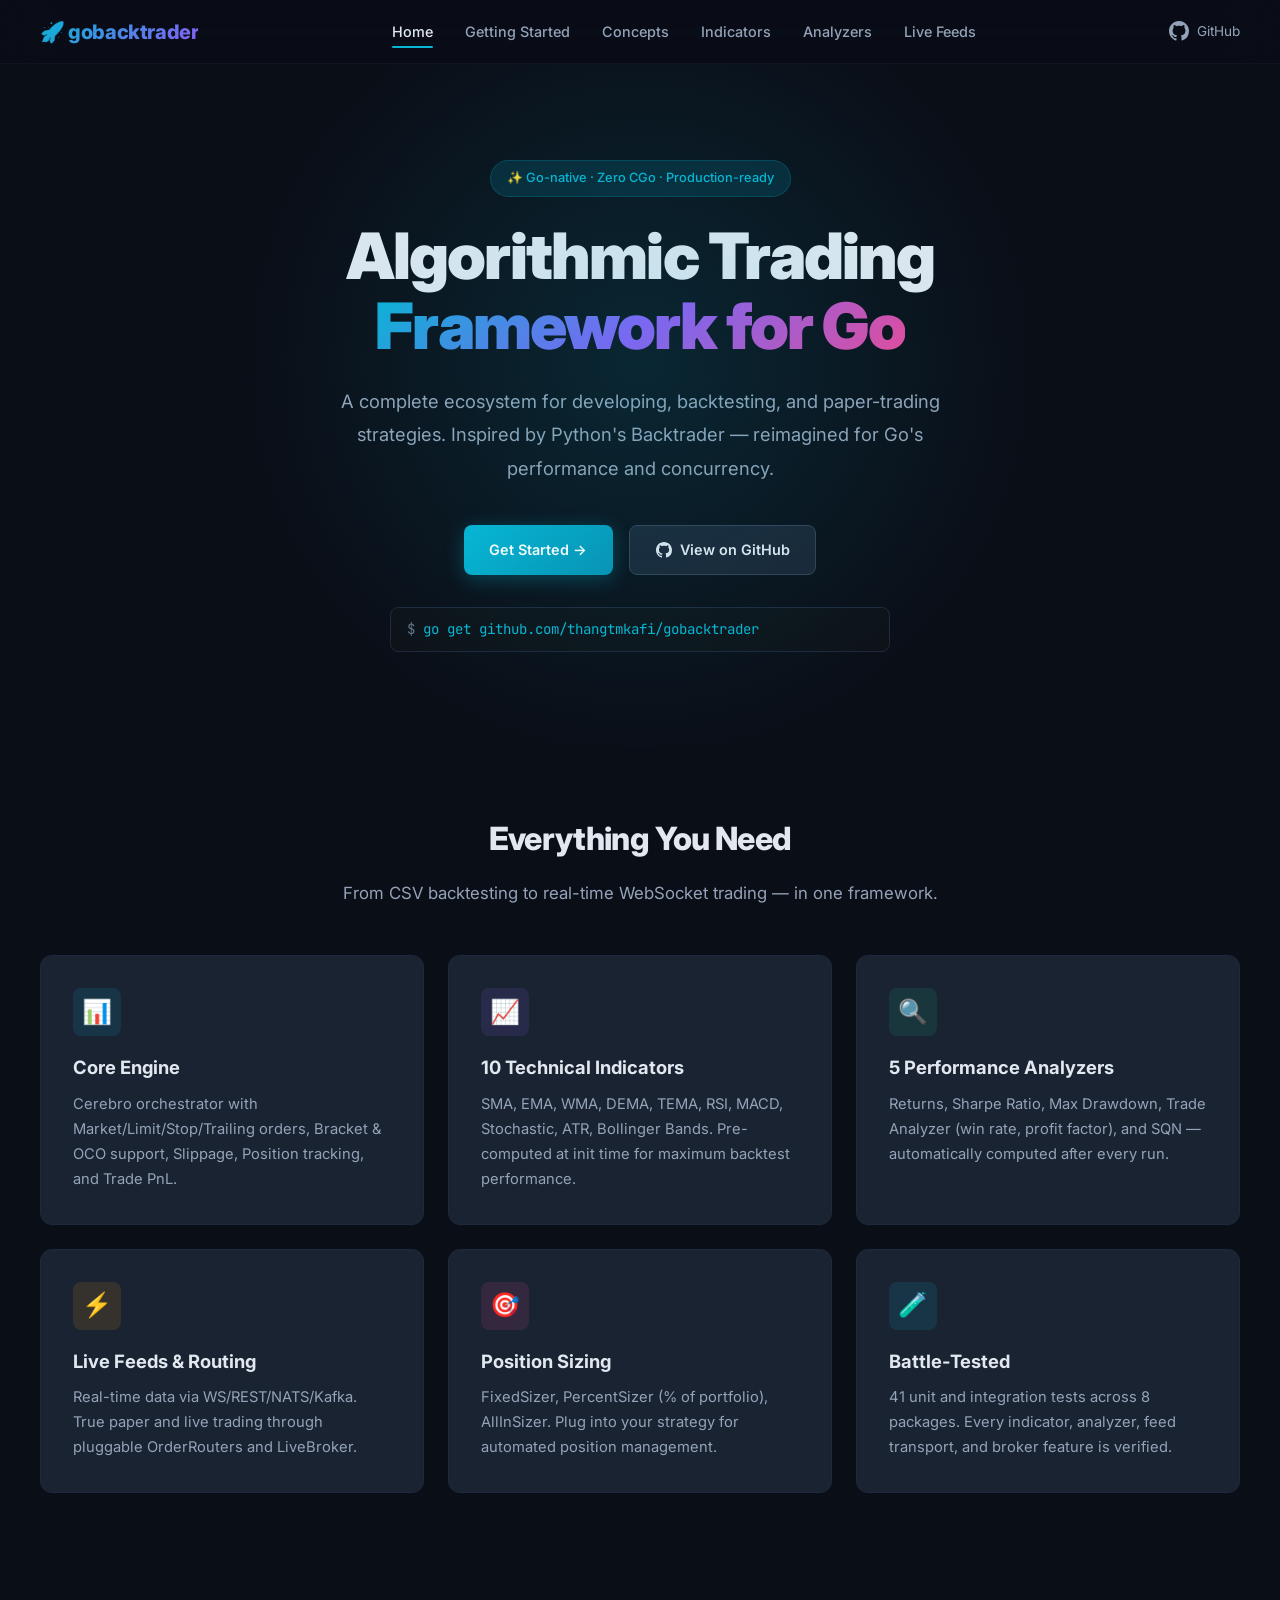
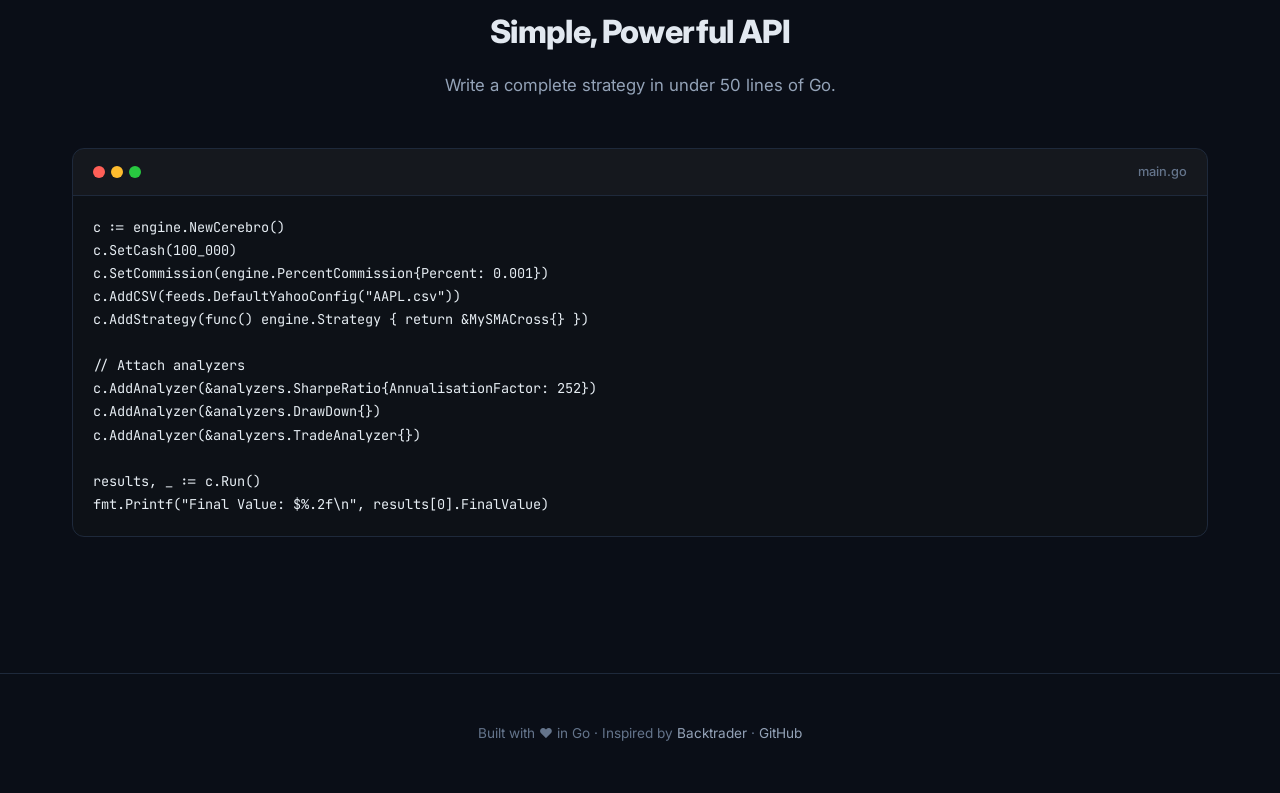
==== commit c82286f7: "cover full scope of backtrader" ====
--- a/docs/index.html
+++ b/docs/index.html
@@ -64,7 +64,7 @@
       <div class="feature-card">
         <div class="feature-icon cyan">📊</div>
         <h3>Core Engine</h3>
-        <p>Cerebro orchestrator, simulated Broker with Market/Limit/Stop/StopLimit orders, Position tracking, Trade PnL with commission schemes.</p>
+        <p>Cerebro orchestrator with Market/Limit/Stop/Trailing orders, Bracket & OCO support, Slippage, Position tracking, and Trade PnL.</p>
       </div>
       <div class="feature-card">
         <div class="feature-icon purple">📈</div>
@@ -78,8 +78,8 @@
       </div>
       <div class="feature-card">
         <div class="feature-icon orange">⚡</div>
-        <h3>5 Live Feed Transports</h3>
-        <p>WebSocket, REST API polling, NATS pub/sub, Redis Streams, and Kafka consumers. Same strategy code works for backtest and live.</p>
+        <h3>Live Feeds & Routing</h3>
+        <p>Real-time data via WS/REST/NATS/Kafka. True paper and live trading through pluggable OrderRouters and LiveBroker.</p>
       </div>
       <div class="feature-card">
         <div class="feature-icon pink">🎯</div>
@@ -89,7 +89,7 @@
       <div class="feature-card">
         <div class="feature-icon cyan">🧪</div>
         <h3>Battle-Tested</h3>
-        <p>39 unit and integration tests across 7 packages. Every indicator, analyzer, and feed transport is verified with hand-checked values.</p>
+        <p>41 unit and integration tests across 8 packages. Every indicator, analyzer, feed transport, and broker feature is verified.</p>
       </div>
     </div>
   </section>
@@ -345,6 +345,7 @@
           <tr><td><code>Limit</code></td><td>When price reaches limit</td><td>Buy low / sell high</td></tr>
           <tr><td><code>Stop</code></td><td>When price hits stop level</td><td>Breakout entries, stop-losses</td></tr>
           <tr><td><code>StopLimit</code></td><td>Stop triggers a limit order</td><td>Controlled breakout entries</td></tr>
+          <tr><td><code>StopTrail</code></td><td>Trailing stop tracking moves</td><td>Protect profits</td></tr>
           <tr><td><code>Close</code></td><td>Current bar's close price</td><td>End-of-day orders</td></tr>
         </tbody>
       </table>
@@ -355,6 +356,7 @@
         <tbody>
           <tr><td><code>PercentCommission</code></td><td>size × price × percent</td><td>0.1% per trade</td></tr>
           <tr><td><code>FixedCommission</code></td><td>fixed amount per order</td><td>$5 per trade</td></tr>
+          <tr><td><code>Futures/Margin</code></td><td>Margin requirement & leverage multiplier</td><td>Futures/Forex trading</td></tr>
           <tr><td><code>ZeroCommission</code></td><td>no commission</td><td>Paper trading</td></tr>
         </tbody>
       </table>
@@ -562,9 +564,9 @@
       <h2 id="lf-arch">Architecture</h2>
       <p>Every live feed runs a background goroutine that pushes <code>core.Bar</code> values onto a Go channel. The engine's <code>Next()</code> blocks on that channel — so your strategy code is identical between backtest and live.</p>
 
-      <div class="info-box note">
-        <strong>📝 Paper Trading Only</strong>
-        Phase 4 provides live <em>data ingestion</em>. Orders still go through the simulated broker. Real exchange connectivity (Alpaca, IBKR, etc.) would be a future extension.
+      <div class="info-box tip">
+        <strong>🚀 Native Live Routing</strong>
+        gobacktrader fully supports <code>LiveBroker</code> implementations seamlessly swapping out the simulated engine. Your strategies use the exact same API to trade with real exchanges via custom <code>OrderRouter</code> integrations.
       </div>
 
       <h2 id="lf-ws">WebSocket Feed</h2>
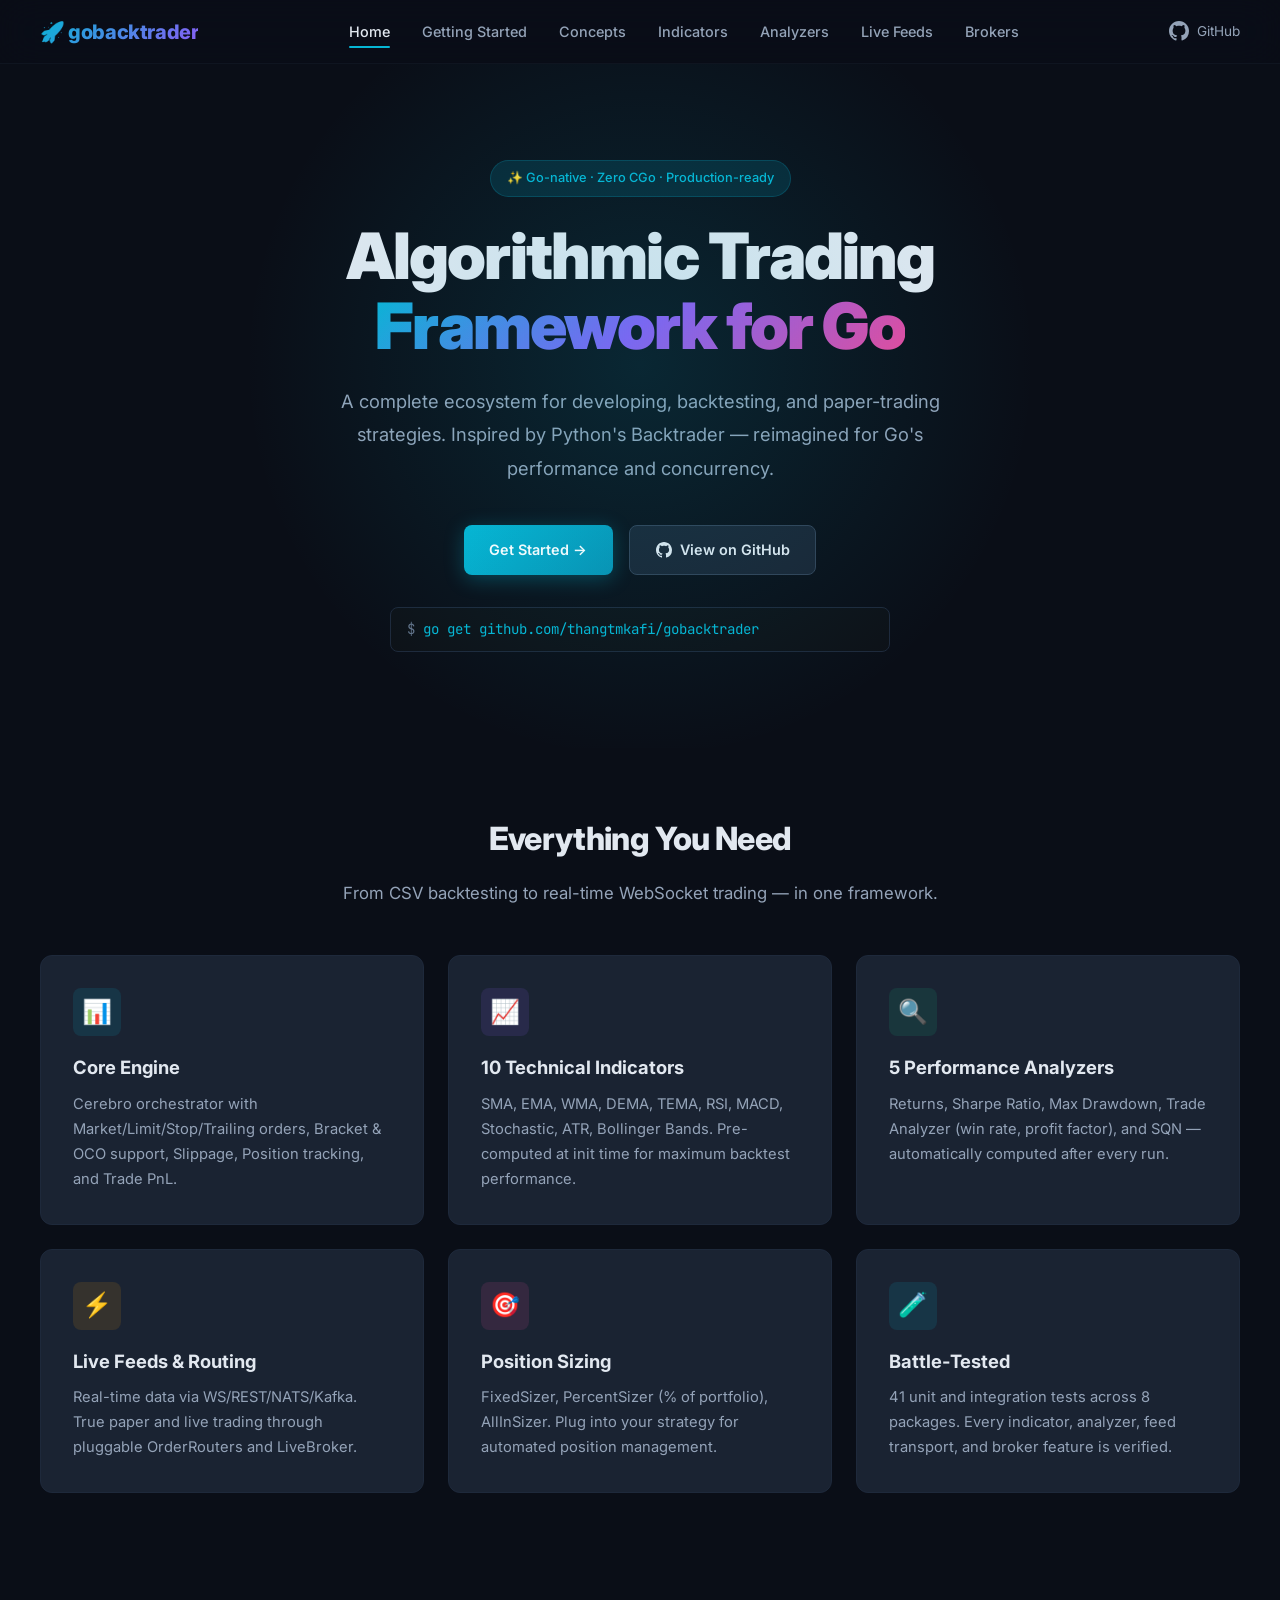
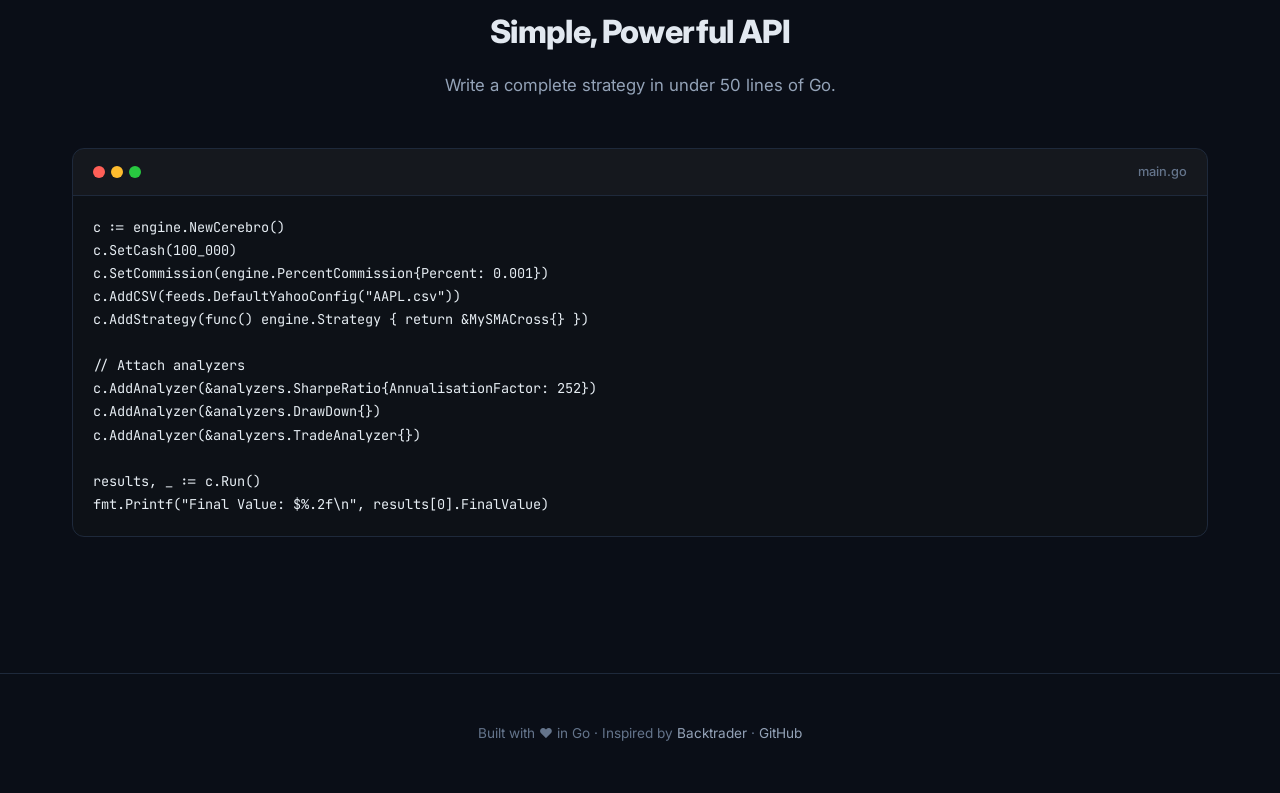
==== commit 5816ae8a: "update readme & website" ====
--- a/docs/index.html
+++ b/docs/index.html
@@ -23,6 +23,7 @@
       <li><a href="#indicators" data-page="indicators">Indicators</a></li>
       <li><a href="#analyzers" data-page="analyzers">Analyzers</a></li>
       <li><a href="#live-feeds" data-page="live-feeds">Live Feeds</a></li>
+      <li><a href="#brokers" data-page="brokers">Brokers</a></li>
     </ul>
     <a href="https://github.com/thangtmkafi/gobacktrader" class="nav-github" target="_blank">
       <svg viewBox="0 0 16 16"><path d="M8 0C3.58 0 0 3.58 0 8c0 3.54 2.29 6.53 5.47 7.59.4.07.55-.17.55-.38 0-.19-.01-.82-.01-1.49-2.01.37-2.53-.49-2.69-.94-.09-.23-.48-.94-.82-1.13-.28-.15-.68-.52-.01-.53.63-.01 1.08.58 1.23.82.72 1.21 1.87.87 2.33.66.07-.52.28-.87.51-1.07-1.78-.2-3.64-.89-3.64-3.95 0-.87.31-1.59.82-2.15-.08-.2-.36-1.02.08-2.12 0 0 .67-.21 2.2.82.64-.18 1.32-.27 2-.27.68 0 1.36.09 2 .27 1.53-1.04 2.2-.82 2.2-.82.44 1.1.16 1.92.08 2.12.51.56.82 1.27.82 2.15 0 3.07-1.87 3.75-3.65 3.95.29.25.54.73.54 1.48 0 1.07-.01 1.93-.01 2.2 0 .21.15.46.55.38A8.013 8.013 0 0016 8c0-4.42-3.58-8-8-8z"></path></svg>
@@ -627,6 +628,58 @@
   </div>
 </div>
 
+<!-- ═══════════════════ BROKERS ═══════════════════ -->
+<div id="page-brokers" class="page">
+  <div class="container doc-layout">
+    <aside class="doc-sidebar">
+      <ul>
+        <li class="sidebar-label">Brokers</li>
+        <li><a href="#br-arch">Architecture</a></li>
+        <li><a href="#br-router">Custom Routers</a></li>
+        <li><a href="#br-plug">Plugging It In</a></li>
+      </ul>
+    </aside>
+    <div class="doc-content">
+      <h1>Brokers & Live Routing</h1>
+      <p>The engine operates entirely on the <code>BrokerBase</code> interface. By default, it uses a simulated broker for backtesting, but it can be natively swapped for true paper/live trading.</p>
+
+      <h2 id="br-arch">Architecture</h2>
+      <p>For live or paper trading, you can swap the simulated broker with a <code>LiveBroker</code>. The <code>LiveBroker</code> acts as a middleware adapter that honors the exact same simulated environment locally while concurrently routing real orders to an external exchange via an <code>OrderRouter</code>.</p>
+
+      <h2 id="br-router">Custom Routers</h2>
+      <p>Developing a custom broker integration involves simply implementing the 4-method <code>OrderRouter</code> interface:</p>
+      <div class="code-block"><div class="code-header"><div class="code-dots"><span></span><span></span><span></span></div><span>order_router.go</span></div>
+<pre><code>type OrderRouter interface {
+    // Submit a generic order to the exchange
+    PlaceOrder(ctx context.Context, order *engine.Order) (string, error)
+
+    // Cancel an order from the exchange using its unique ID
+    CancelOrder(ctx context.Context, exchangeRef string) error
+
+    // Reconcile live positions to the internal simulation state
+    GetPositions(ctx context.Context) ([]livebrokers.LivePosition, error)
+
+    // Reconcile live cash reserves
+    GetCash(ctx context.Context) (float64, error)
+}</code></pre></div>
+
+      <h2 id="br-plug">Plugging It In</h2>
+      <p>Initialize the <code>LiveBroker</code> with your router and delegate it to the <code>Cerebro</code> system.</p>
+      <div class="code-block"><div class="code-header"><div class="code-dots"><span></span><span></span><span></span></div><span>live_runner.go</span></div>
+<pre><code>router := myexchange.NewRouter(apiKeys)
+
+// Initialize LiveBroker with your router and starting cash
+lb := livebrokers.NewLiveBroker(router, 100_000)
+
+// Direct Cerebro to use the LiveBroker
+c.SetBroker(lb)
+
+// Profit!
+c.RunLive(ctx)</code></pre></div>
+    </div>
+  </div>
+</div>
+
 </main>
 
 <!-- ═══ Footer ═══ -->
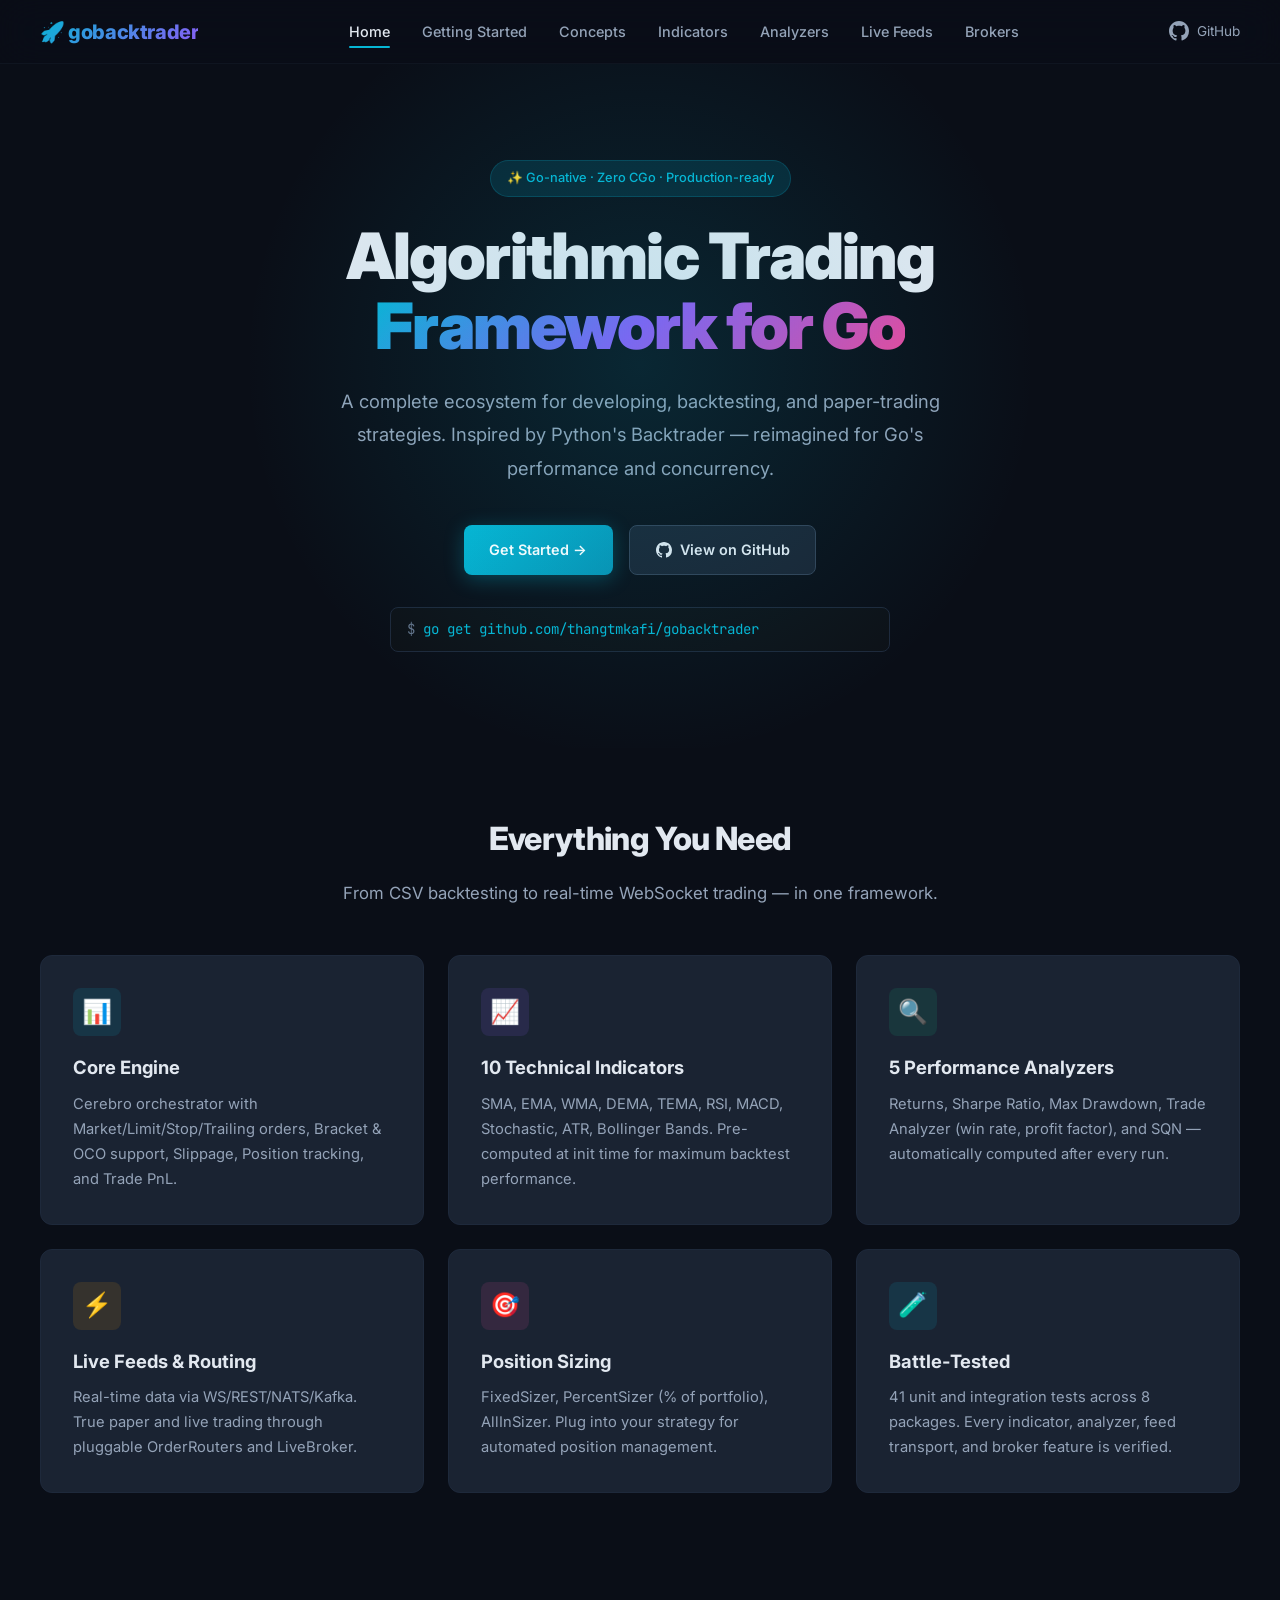
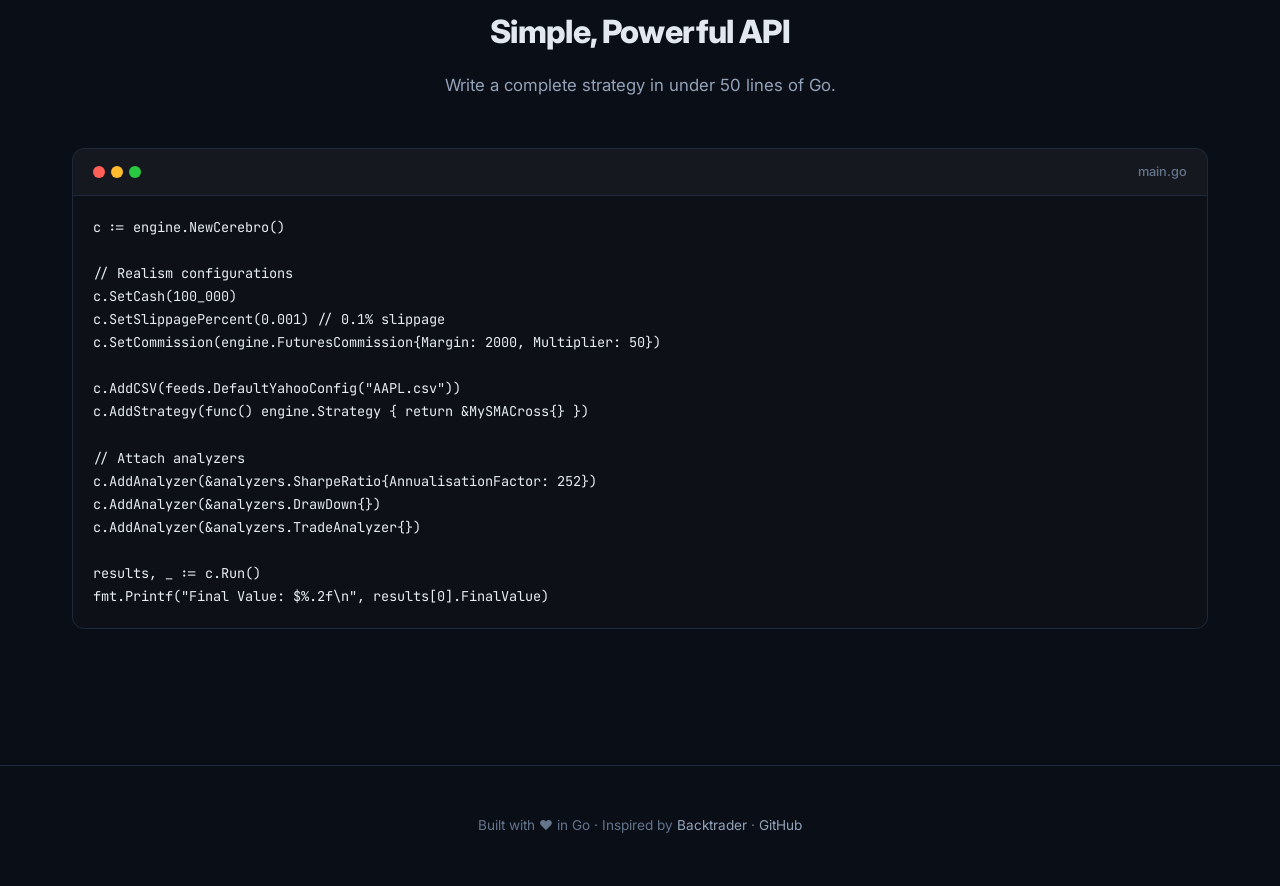
==== commit dc39ceca: "update readme & website again" ====
--- a/docs/index.html
+++ b/docs/index.html
@@ -107,8 +107,12 @@
         <span>main.go</span>
       </div>
       <pre><code>c := engine.NewCerebro()
+
+// Realism configurations
 c.SetCash(100_000)
-c.SetCommission(engine.PercentCommission{Percent: 0.001})
+c.SetSlippagePercent(0.001) // 0.1% slippage
+c.SetCommission(engine.FuturesCommission{Margin: 2000, Multiplier: 50})
+
 c.AddCSV(feeds.DefaultYahooConfig("AAPL.csv"))
 c.AddStrategy(func() engine.Strategy { return &MySMACross{} })
 
@@ -168,7 +172,10 @@
 
 func (s *BuyAndHold) Next() {
     if !s.bought {
-        s.ctx.Buy(100)   // buy 100 shares
+        // Position Sizing: Use all available cash!
+        size := engine.AllInSizer{}.Size(s.ctx, s.ctx.Data())
+        
+        s.ctx.Buy(size)
         s.bought = true
     }
 }
@@ -210,7 +217,7 @@
       <ul>
         <li><code>ctx.Data()</code> — the live (bar-by-bar) DataSeries</li>
         <li><code>ctx.PreloadedData()</code> — all bars pre-loaded (for building indicators)</li>
-        <li><code>ctx.Buy(size)</code>, <code>ctx.Sell(size)</code>, <code>ctx.Close()</code> — trading helpers</li>
+        <li><code>ctx.Buy(size)</code>, <code>ctx.BuyBracket(size, takeProfit, stopLoss)</code> — trading helpers</li>
         <li><code>ctx.GetPosition(data)</code> — current position for a data feed</li>
         <li><code>ctx.GetCash()</code>, <code>ctx.GetValue()</code> — portfolio state</li>
       </ul>
@@ -279,7 +286,9 @@
         <li><a href="#c-data">Data Model</a></li>
         <li><a href="#c-engine">Engine Flow</a></li>
         <li><a href="#c-orders">Order Types</a></li>
-        <li><a href="#c-commission">Commissions</a></li>
+        <li><a href="#c-advanced-orders">Advanced Orders</a></li>
+        <li><a href="#c-sizing">Position Sizing</a></li>
+        <li><a href="#c-commission">Commissions & Realism</a></li>
       </ul>
     </aside>
     <div class="doc-content">
@@ -351,7 +360,40 @@
         </tbody>
       </table>
 
-      <h2 id="c-commission">Commission Schemes</h2>
+      <h2 id="c-advanced-orders">Advanced Orders (Brackets & Trailing)</h2>
+      <p>gobacktrader natively routes advanced OCO (One-Cancels-Other) groups to protect positions automatically.</p>
+      <div class="code-block"><div class="code-header"><div class="code-dots"><span></span><span></span><span></span></div><span>usage</span></div>
+<pre><code>// Buy at market, place a limit take-profit at +5%, and stop-loss at -2%
+price := ctx.Data().Close.Get(0)
+entry, takeProfit, stopLoss := ctx.BuyBracket(size, price*1.05, price*0.98)
+
+// Add trailing stops to lock in profits dynamically
+ctx.Buy(size, engine.WithStopTrailPercent(0.05)) // Trails 5% behind highest high
+</code></pre></div>
+
+      <h2 id="c-sizing">Position Sizing</h2>
+      <p>By default, orders take raw floating-point sizes, but gobacktrader provides utility modules to compute sizes against dynamic portfolio equity.</p>
+      <ul>
+        <li><code>FixedSizer{Amount: 10}</code></li>
+        <li><code>PercentSizer{Percent: 0.10}</code> — 10% of total portfolio value</li>
+        <li><code>AllInSizer{}</code> — Uses 100% of available cash</li>
+      </ul>
+      <div class="code-block"><div class="code-header"><div class="code-dots"><span></span><span></span><span></span></div><span>usage</span></div>
+<pre><code>sizer := engine.PercentSizer{Percent: 0.10}
+size := sizer.Size(ctx, ctx.Data())
+ctx.Buy(size)
+</code></pre></div>
+
+      <h2 id="c-commission">Commissions & Realism</h2>
+      <p>Configure the Cerebro instance to mimic real-world liquidity conditions.</p>
+      
+      <h3>Slippage</h3>
+      <div class="code-block"><div class="code-header"><div class="code-dots"><span></span><span></span><span></span></div><span>usage</span></div>
+<pre><code>// Explicitly penalize fill prices by 0.1% against favor
+c.SetSlippagePercent(0.001)
+</code></pre></div>
+
+      <h3>Margins & Fees</h3>
       <table>
         <thead><tr><th>Scheme</th><th>Formula</th><th>Example</th></tr></thead>
         <tbody>
@@ -361,6 +403,10 @@
           <tr><td><code>ZeroCommission</code></td><td>no commission</td><td>Paper trading</td></tr>
         </tbody>
       </table>
+      <div class="code-block"><div class="code-header"><div class="code-dots"><span></span><span></span><span></span></div><span>usage</span></div>
+<pre><code>// Trade futures with a $2,000 margin requirement and 50x multiplier
+c.SetCommission(engine.FuturesCommission{Margin: 2000, Multiplier: 50})
+</code></pre></div>
     </div>
   </div>
 </div>
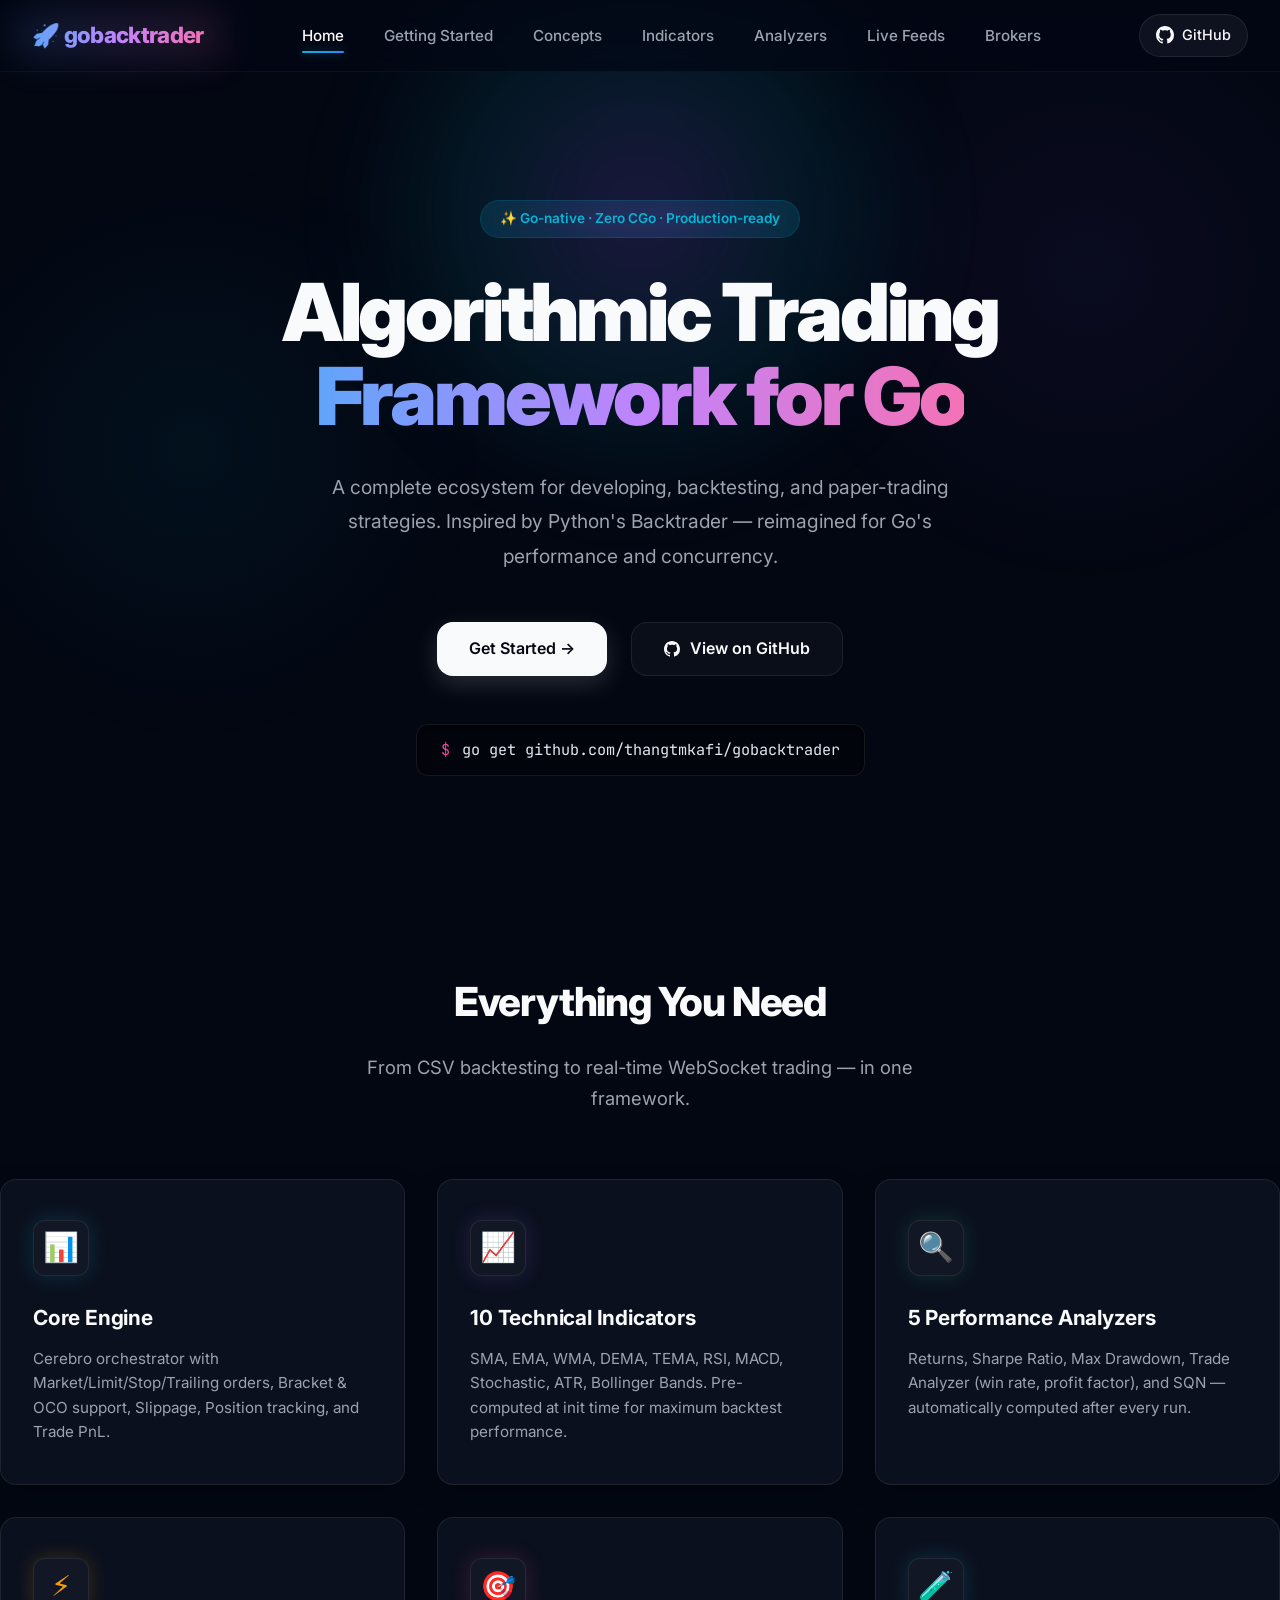
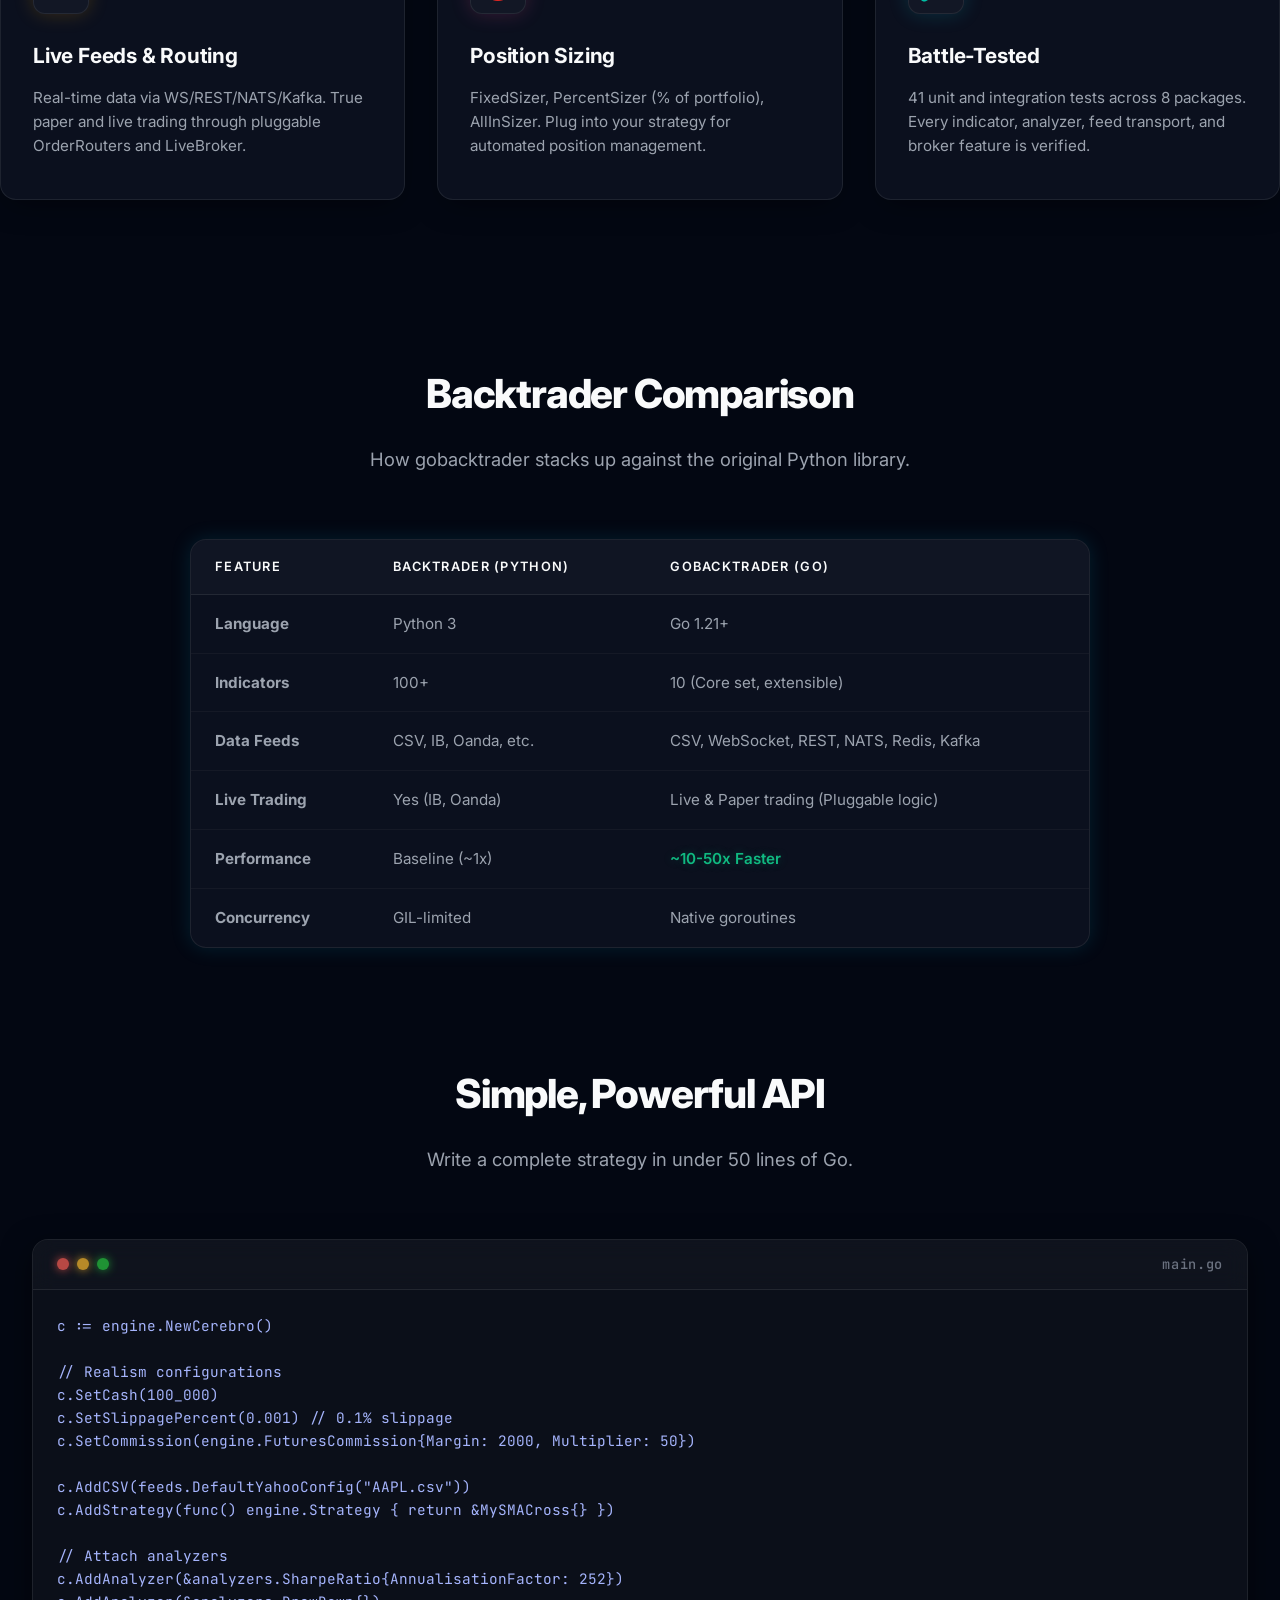
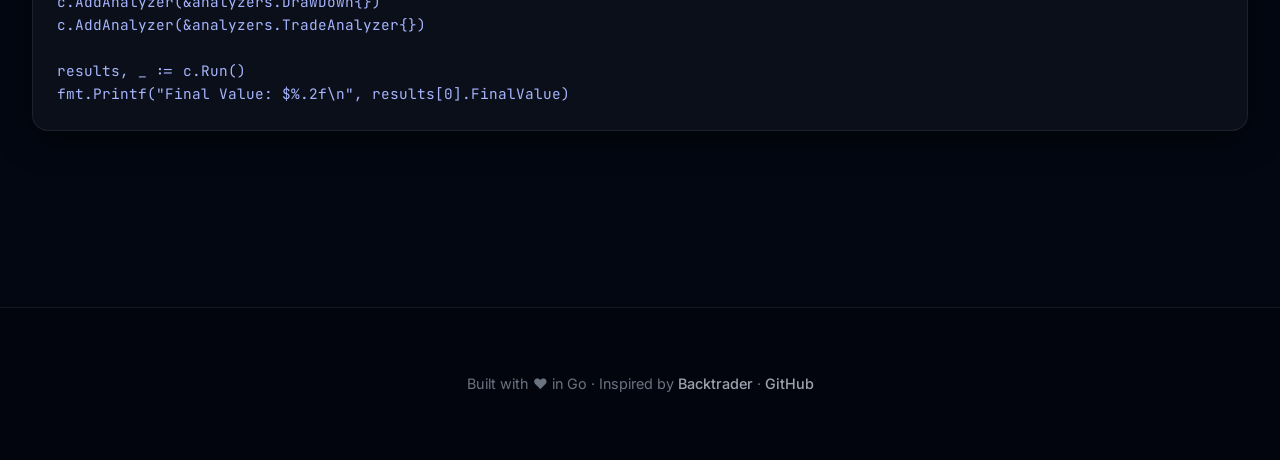
==== commit 13de544e: "update readme" ====
--- a/docs/index.html
+++ b/docs/index.html
@@ -95,6 +95,57 @@
     </div>
   </section>
 
+  <!-- Comparison Section -->
+  <section class="container" style="padding: 4rem 2rem;">
+    <div class="section-header">
+      <h2>Backtrader Comparison</h2>
+      <p>How gobacktrader stacks up against the original Python library.</p>
+    </div>
+    <div class="doc-content" style="max-width: 900px; margin: 0 auto; box-shadow: var(--shadow-glow); border-radius: var(--radius-lg);">
+      <table style="margin: 0;">
+        <thead>
+          <tr>
+            <th>Feature</th>
+            <th>Backtrader (Python)</th>
+            <th>gobacktrader (Go)</th>
+          </tr>
+        </thead>
+        <tbody>
+          <tr>
+            <td><strong>Language</strong></td>
+            <td>Python 3</td>
+            <td>Go 1.21+</td>
+          </tr>
+          <tr>
+            <td><strong>Indicators</strong></td>
+            <td>100+</td>
+            <td>10 (Core set, extensible)</td>
+          </tr>
+          <tr>
+            <td><strong>Data Feeds</strong></td>
+            <td>CSV, IB, Oanda, etc.</td>
+            <td>CSV, WebSocket, REST, NATS, Redis, Kafka</td>
+          </tr>
+          <tr>
+            <td><strong>Live Trading</strong></td>
+            <td>Yes (IB, Oanda)</td>
+            <td>Live & Paper trading (Pluggable logic)</td>
+          </tr>
+          <tr>
+            <td><strong>Performance</strong></td>
+            <td>Baseline (~1x)</td>
+            <td><span style="color: var(--accent-emerald); font-weight: 600; text-shadow: 0 0 10px rgba(16,185,129,0.3);">~10-50x Faster</span></td>
+          </tr>
+          <tr>
+            <td><strong>Concurrency</strong></td>
+            <td>GIL-limited</td>
+            <td>Native goroutines</td>
+          </tr>
+        </tbody>
+      </table>
+    </div>
+  </section>
+
   <!-- Quick Example -->
   <section class="container" style="padding: 3rem 2rem;">
     <div class="section-header">
@@ -146,13 +197,24 @@
       <h1>Getting Started</h1>
       <p>Get up and running with gobacktrader in 5 minutes.</p>
 
+      <div class="info-box tip">
+        <strong>The Platform Objectives</strong><br>
+        1. Ease of use<br>
+        2. Go back to 1<br>
+        <br><em>(Loosely based on the Karate Kid rules by Mr. Miyagi)</em>
+      </div>
+
       <h2 id="gs-install">Installation</h2>
       <p>gobacktrader requires <strong>Go 1.21+</strong>. Install via <code>go get</code>:</p>
       <div class="code-block"><div class="code-header"><div class="code-dots"><span></span><span></span><span></span></div><span>terminal</span></div>
 <pre><code>go get github.com/thangtmkafi/gobacktrader</code></pre></div>
 
-      <h2 id="gs-first">Your First Backtest</h2>
-      <p>The minimum viable backtest needs: a data feed, a strategy, and Cerebro to run it.</p>
+      <h2 id="gs-first">The Basics</h2>
+      <p>Running the platform fundamentally boils down to two distinct phases:</p>
+      <ol>
+        <li><strong>Create a Strategy</strong>: Decide on parameters, instantiate Indicators, and write the logic.</li>
+        <li><strong>Create a Cerebro Engine</strong>: Inject the strategy, load a data feed, and execute.</li>
+      </ol>
       <div class="code-block"><div class="code-header"><div class="code-dots"><span></span><span></span><span></span></div><span>main.go</span></div>
 <pre><code>package main
 
@@ -181,11 +243,19 @@
 }
 
 func main() {
+    // 2. Create a Cerebro Engine
     c := engine.NewCerebro()
+    
+    // Config...
     c.SetCash(100_000)
+    
+    // Load and Inject a Data Feed
     c.AddCSV(feeds.DefaultYahooConfig("AAPL.csv"))
+
+    // Inject the Strategy
     c.AddStrategy(func() engine.Strategy { return &BuyAndHold{} })
 
+    // And execute cerebro.Run()
     results, err := c.Run()
     if err != nil { panic(err) }
 
@@ -283,12 +353,15 @@
       <ul>
         <li class="sidebar-label">Concepts</li>
         <li><a href="#c-arch">Architecture</a></li>
-        <li><a href="#c-data">Data Model</a></li>
-        <li><a href="#c-engine">Engine Flow</a></li>
-        <li><a href="#c-orders">Order Types</a></li>
-        <li><a href="#c-advanced-orders">Advanced Orders</a></li>
-        <li><a href="#c-sizing">Position Sizing</a></li>
-        <li><a href="#c-commission">Commissions & Realism</a></li>
+        <li><a href="#c-cerebro">Cerebro Engine</a></li>
+        <li><a href="#c-data">Data Feeds</a></li>
+        <li><a href="#c-strategy">Strategies</a></li>
+        <li><a href="#c-indicators">Indicators</a></li>
+        <li><a href="#c-analyzers">Analyzers</a></li>
+        <li><a href="#c-sizing">Sizers</a></li>
+        <li><a href="#c-orders">Orders & Execution</a></li>
+        <li><a href="#c-commission">Realism (Slippage/Fees)</a></li>
+        <li><a href="#c-broker">Brokers</a></li>
       </ul>
     </aside>
     <div class="doc-content">
@@ -297,25 +370,57 @@
 
       <h2 id="c-arch">Architecture</h2>
       <p>gobacktrader follows the same high-level design as Python's Backtrader, adapted to Go idioms:</p>
-      <div class="code-block"><div class="code-header"><div class="code-dots"><span></span><span></span><span></span></div><span>architecture</span></div>
-<pre><code>┌─────────────────────────────────────────────────┐
-│                    Cerebro                       │
-│                                                  │
-│  ┌──────────┐   ┌──────────┐   ┌─────────────┐ │
-│  │ DataFeed │──▶│  Broker  │──▶│  Strategy   │ │
-│  │ CSV/WS/  │   │ Orders   │   │  Init()     │ │
-│  │ NATS/... │   │ Positions│   │  Next()     │ │
-│  └──────────┘   │ Trades   │   │  Notify*()  │ │
-│       │         └──────────┘   └─────────────┘ │
-│       ▼              │               ▲          │
-│  ┌──────────┐   ┌──────────┐   ┌──────────┐   │
-│  │Indicators│   │ Analyzers│   │  Sizers   │   │
-│  │ SMA, RSI │   │ Sharpe   │   │ Fixed, %  │   │
-│  │ MACD ... │   │ DrawDown │   │           │   │
-│  └──────────┘   └──────────┘   └──────────┘   │
-└─────────────────────────────────────────────────┘</code></pre></div>
-
-      <h2 id="c-data">Data Model</h2>
+      <div style="background:var(--bg-code); padding:2rem; border-radius:var(--radius-lg); border:1px solid var(--border-light); text-align:center; box-shadow:var(--shadow-card); margin:2.5rem 0;">
+        <div style="background:var(--gradient-brand); color:#fff; padding:1.2rem; border-radius:var(--radius-md); font-weight:800; font-size:1.2rem; margin-bottom:1.5rem; letter-spacing:0.05em; box-shadow:0 10px 20px rgba(6,182,212,0.2);">
+          Cerebro Orchestrator
+        </div>
+        
+        <div style="display:flex; justify-content:space-between; align-items:center; flex-wrap:wrap; gap:1rem; margin-bottom:2rem;">
+          <div style="flex:1; background:var(--bg-card); padding:1.2rem 1rem; border-radius:var(--radius-md); border:1px solid var(--border-focus); min-width:150px;">
+            <strong style="color:var(--text-primary);">Data Feeds</strong><br>
+            <span style="color:var(--text-muted); font-size:0.85rem;">CSV / Live WebSocket</span>
+          </div>
+          <div style="color:var(--text-muted); font-size:1.5rem;">▶</div>
+          <div style="flex:1; background:var(--bg-card); padding:1.2rem 1rem; border-radius:var(--radius-md); border:1px solid var(--border-focus); min-width:150px;">
+            <strong style="color:var(--text-primary);">Broker</strong><br>
+            <span style="color:var(--text-muted); font-size:0.85rem;">Orders / Positions</span>
+          </div>
+          <div style="color:var(--text-muted); font-size:1.5rem;">▶</div>
+          <div style="flex:1; background:var(--bg-card); padding:1.2rem 1rem; border-radius:var(--radius-md); border:1px solid var(--border-focus); min-width:150px;">
+            <strong style="color:var(--text-primary);">Strategy</strong><br>
+            <span style="color:var(--text-muted); font-size:0.85rem;">Init() & Next() Loops</span>
+          </div>
+        </div>
+        
+        <div style="display:flex; gap:1rem; justify-content:center; flex-wrap:wrap;">
+          <div style="flex:1; background:rgba(255,255,255,0.03); padding:1rem; border-radius:var(--radius-sm); border:1px dashed var(--border-light); color:var(--accent-pink); font-weight:600;">Indicators</div>
+          <div style="flex:1; background:rgba(255,255,255,0.03); padding:1rem; border-radius:var(--radius-sm); border:1px dashed var(--border-light); color:var(--accent-purple); font-weight:600;">Analyzers</div>
+          <div style="flex:1; background:rgba(255,255,255,0.03); padding:1rem; border-radius:var(--radius-sm); border:1px dashed var(--border-light); color:var(--accent-emerald); font-weight:600;">Sizers</div>
+        </div>
+      </div>
+
+      <!-- Cerebro Engine -->
+      <h2 id="c-cerebro">Cerebro Engine</h2>
+      <p>Cerebro is the absolute core of gobacktrader. It is the orchestrator that gathers inputs (data feeds, strategies, analyzers, sizers) and executes the backtest or live trading loop.</p>
+      <ul>
+        <li><code>c.AddStrategy()</code>: Injects the trading logic.</li>
+        <li><code>c.AddData()</code> / <code>c.AddCSV()</code>: Provides the market timeline (supporting multiple timeframes).</li>
+        <li><code>c.AddAnalyzer()</code>: Attaches performance metrics.</li>
+        <li><code>c.SetBroker()</code>: Overrides the default simulation broker with a live one.</li>
+      </ul>
+
+      <!-- Strategy -->
+      <h2 id="c-strategy">Strategy Lifecycle</h2>
+      <p>Strategies implement the <code>engine.Strategy</code> interface. The lifecycle is strictly ordered:</p>
+      <ol>
+        <li><code>Init(ctx)</code>: Called once before the engine starts. <strong>Crucial:</strong> All indicators must be created here using <code>ctx.PreloadedData()</code>.</li>
+        <li><code>Next()</code>: Called exactly once per bar. Trading logic lives here.</li>
+        <li><code>NotifyOrder(*engine.Order)</code>: Fires when order states change (Submitted, Accepted, Filled, Canceled).</li>
+        <li><code>NotifyTrade(*engine.Trade)</code>: Fires when a trade opens/closes (to track profit/loss).</li>
+      </ol>
+
+      <!-- Data Feeds -->
+      <h2 id="c-data">Data Feeds & Model</h2>
       <p>Two core types power all data access:</p>
       <h3><code>core.Line</code></h3>
       <p>A time-indexed <code>float64</code> series with a cursor. Access values relative to the current bar:</p>
@@ -347,7 +452,36 @@
         <li><strong>Analyzers</strong> — each analyzer's <code>Analyze()</code> is called with the final RunResult</li>
       </ol>
 
-      <h2 id="c-orders">Order Types</h2>
+      <!-- Indicators -->
+      <h2 id="c-indicators">Indicators</h2>
+      <p>Like the python library, indicators compute efficiently in bulk during <code>Init()</code>. Gobacktrader ships with dozens of built-in indicators (SMA, EMA, MACD, RSI, ATR, BollingerBands) inside the <code>indicators</code> package.</p>
+
+      <!-- Analyzers -->
+      <h2 id="c-analyzers">Analyzers</h2>
+      <p>Analyzers evaluate the performance of your algorithm across the entire backtest, generating rich reports at the end.</p>
+      <ul>
+        <li><code>analyzers.SharpeRatio</code>: Risk-adjusted returns.</li>
+        <li><code>analyzers.Drawdown</code>: Max peak-to-trough drops.</li>
+        <li><code>analyzers.TradeAnalyzer</code>: Win/Loss ratios, streak tracking.</li>
+        <li><code>analyzers.SQN</code>: System Quality Number.</li>
+      </ul>
+
+      <!-- Sizers -->
+      <h2 id="c-sizing">Position Sizing (Sizers)</h2>
+      <p>By default, orders take raw floating-point sizes, but gobacktrader provides utility modules to compute sizes against true portfolio equity.</p>
+      <ul>
+        <li><code>FixedSizer{Amount: 10}</code></li>
+        <li><code>PercentSizer{Percent: 0.10}</code> — 10% of total portfolio value</li>
+        <li><code>AllInSizer{}</code> — Uses 100% of available cash</li>
+      </ul>
+      <div class="code-block"><div class="code-header"><div class="code-dots"><span></span><span></span><span></span></div><span>usage</span></div>
+<pre><code>sizer := engine.PercentSizer{Percent: 0.10}
+size := sizer.Size(ctx, ctx.Data())
+ctx.Buy(size)
+</code></pre></div>
+
+      <!-- Orders -->
+      <h2 id="c-orders">Orders & Execution</h2>
       <table>
         <thead><tr><th>Type</th><th>Execution</th><th>Use Case</th></tr></thead>
         <tbody>
@@ -360,7 +494,7 @@
         </tbody>
       </table>
 
-      <h2 id="c-advanced-orders">Advanced Orders (Brackets & Trailing)</h2>
+      <h3 id="c-advanced-orders">Advanced Orders (Brackets & Trailing)</h3>
       <p>gobacktrader natively routes advanced OCO (One-Cancels-Other) groups to protect positions automatically.</p>
       <div class="code-block"><div class="code-header"><div class="code-dots"><span></span><span></span><span></span></div><span>usage</span></div>
 <pre><code>// Buy at market, place a limit take-profit at +5%, and stop-loss at -2%
@@ -371,20 +505,8 @@
 ctx.Buy(size, engine.WithStopTrailPercent(0.05)) // Trails 5% behind highest high
 </code></pre></div>
 
-      <h2 id="c-sizing">Position Sizing</h2>
-      <p>By default, orders take raw floating-point sizes, but gobacktrader provides utility modules to compute sizes against dynamic portfolio equity.</p>
-      <ul>
-        <li><code>FixedSizer{Amount: 10}</code></li>
-        <li><code>PercentSizer{Percent: 0.10}</code> — 10% of total portfolio value</li>
-        <li><code>AllInSizer{}</code> — Uses 100% of available cash</li>
-      </ul>
-      <div class="code-block"><div class="code-header"><div class="code-dots"><span></span><span></span><span></span></div><span>usage</span></div>
-<pre><code>sizer := engine.PercentSizer{Percent: 0.10}
-size := sizer.Size(ctx, ctx.Data())
-ctx.Buy(size)
-</code></pre></div>
-
-      <h2 id="c-commission">Commissions & Realism</h2>
+      <!-- Commissions & Realism -->
+      <h2 id="c-commission">Realism (Slippage & Commissions)</h2>
       <p>Configure the Cerebro instance to mimic real-world liquidity conditions.</p>
       
       <h3>Slippage</h3>
--- a/docs/style.css
+++ b/docs/style.css
@@ -1,36 +1,44 @@
 :root {
-  /* ─── Color Palette ─── */
-  --bg-primary: #0a0e17;
-  --bg-secondary: #111827;
-  --bg-card: #1a2332;
-  --bg-card-hover: #1f2b3d;
-  --bg-code: #0d1117;
-  --bg-inline-code: #1e293b;
-  --bg-nav: rgba(10, 14, 23, 0.85);
-
-  --text-primary: #e2e8f0;
-  --text-secondary: #94a3b8;
-  --text-muted: #64748b;
-  --text-code: #e6edf3;
-
-  --accent: #06b6d4;
-  --accent-glow: rgba(6, 182, 212, 0.15);
-  --accent-hover: #22d3ee;
-  --accent-secondary: #8b5cf6;
-  --accent-green: #10b981;
+  /* ─── Premium Color Palette ─── */
+  --bg-base: #030712; /* ultra dark zinc */
+  --bg-surface: #111827;
+  --bg-card: rgba(17, 24, 39, 0.6);
+  --bg-card-hover: rgba(31, 41, 55, 0.8);
+  --bg-code: #0b0f19;
+  --bg-inline-code: rgba(255, 255, 255, 0.1);
+  --bg-nav: rgba(3, 7, 18, 0.75);
+
+  --text-primary: #f9fafb;
+  --text-secondary: #9ca3af;
+  --text-muted: #6b7280;
+  --text-code: #e2e8f0;
+
+  /* Vibrant Accents */
+  --accent-cyan: #06b6d4;
+  --accent-blue: #3b82f6;
+  --accent-purple: #8b5cf6;
+  --accent-pink: #ec4899;
+  --accent-emerald: #10b981;
   --accent-orange: #f59e0b;
-  --accent-pink: #ec4899;
-
-  --border: #1e293b;
-  --border-light: #334155;
-
-  --radius: 12px;
+  
+  --gradient-brand: linear-gradient(135deg, var(--accent-cyan), var(--accent-blue));
+  --gradient-glow: linear-gradient(135deg, rgba(6, 182, 212, 0.4), rgba(59, 130, 246, 0.4));
+  --gradient-text: linear-gradient(to right, #60a5fa, #c084fc, #f472b6);
+
+  --border-light: rgba(255, 255, 255, 0.08);
+  --border-focus: rgba(255, 255, 255, 0.2);
+
+  --radius-lg: 16px;
+  --radius-md: 12px;
   --radius-sm: 8px;
-  --transition: 0.3s cubic-bezier(0.4, 0, 0.2, 1);
-
-  /* ─── Typography ─── */
-  --font-sans: 'Inter', -apple-system, BlinkMacSystemFont, 'Segoe UI', sans-serif;
-  --font-mono: 'JetBrains Mono', 'Fira Code', 'Cascadia Code', monospace;
+  
+  --shadow-glow: 0 0 20px rgba(6, 182, 212, 0.15);
+  --shadow-card: 0 10px 30px -10px rgba(0, 0, 0, 0.5);
+  --transition-fast: 0.2s cubic-bezier(0.4, 0, 0.2, 1);
+  --transition-smooth: 0.4s cubic-bezier(0.16, 1, 0.3, 1);
+
+  --font-sans: 'Inter', system-ui, -apple-system, sans-serif;
+  --font-mono: 'JetBrains Mono', 'Fira Code', monospace;
 }
 
 * { margin: 0; padding: 0; box-sizing: border-box; }
@@ -42,524 +50,660 @@
 
 body {
   font-family: var(--font-sans);
-  background: var(--bg-primary);
+  background: var(--bg-base);
   color: var(--text-primary);
   line-height: 1.7;
   overflow-x: hidden;
-}
-
-a { color: var(--accent); text-decoration: none; transition: color var(--transition); }
-a:hover { color: var(--accent-hover); }
-
-/* ─── Navigation ─── */
+  -webkit-font-smoothing: antialiased;
+}
+
+/* Base animated background mesh */
+body::before {
+  content: '';
+  position: fixed;
+  top: 0; left: 0; width: 100vw; height: 100vh;
+  background: 
+    radial-gradient(circle at 15% 50%, rgba(6, 182, 212, 0.06), transparent 25%),
+    radial-gradient(circle at 85% 30%, rgba(139, 92, 246, 0.06), transparent 25%);
+  z-index: -1;
+  pointer-events: none;
+}
+
+a { color: var(--accent-cyan); text-decoration: none; transition: all var(--transition-fast); }
+a:hover { color: var(--text-primary); text-shadow: 0 0 8px rgba(6, 182, 212, 0.5); }
+
+/* ─── Navigation (Glassmorphism) ─── */
 .nav {
   position: fixed;
-  top: 0;
-  left: 0;
-  right: 0;
+  top: 0; left: 0; right: 0;
   z-index: 100;
   background: var(--bg-nav);
-  backdrop-filter: blur(20px) saturate(180%);
-  border-bottom: 1px solid var(--border);
-  padding: 0 2rem;
-  height: 64px;
-  display: flex;
-  align-items: center;
+  backdrop-filter: blur(16px) saturate(180%);
+  -webkit-backdrop-filter: blur(16px) saturate(180%);
+  border-bottom: 1px solid var(--border-light);
+  height: 72px;
+  display: flex;
+  align-items: center;
+  transition: background var(--transition-smooth), border-color var(--transition-smooth);
 }
 
 .nav-inner {
-  max-width: 1200px;
+  max-width: 1280px;
   margin: 0 auto;
   width: 100%;
+  padding: 0 2rem;
   display: flex;
   align-items: center;
   justify-content: space-between;
 }
 
 .nav-logo {
-  font-size: 1.25rem;
+  font-size: 1.4rem;
   font-weight: 800;
-  background: linear-gradient(135deg, var(--accent), var(--accent-secondary));
+  background: var(--gradient-text);
   -webkit-background-clip: text;
   -webkit-text-fill-color: transparent;
   background-clip: text;
-  letter-spacing: -0.02em;
+  letter-spacing: -0.03em;
+  position: relative;
+}
+.nav-logo::after {
+  content: '';
+  position: absolute;
+  top: 50%; left: 50%;
+  width: 120%; height: 120%;
+  background: var(--gradient-text);
+  filter: blur(20px);
+  opacity: 0.15;
+  transform: translate(-50%, -50%);
+  z-index: -1;
 }
 
 .nav-links {
   display: flex;
+  gap: 2.5rem;
+  list-style: none;
+}
+
+.nav-links a {
+  color: var(--text-secondary);
+  font-size: 0.95rem;
+  font-weight: 500;
+  position: relative;
+  padding: 0.5rem 0;
+  transition: color var(--transition-fast);
+}
+
+.nav-links a::after {
+  content: '';
+  position: absolute;
+  bottom: 0; left: 50%;
+  width: 0; height: 2px;
+  background: var(--gradient-brand);
+  transition: all var(--transition-smooth);
+  transform: translateX(-50%);
+  border-radius: 2px;
+}
+.nav-links a:hover,
+.nav-links a.active {
+  color: var(--text-primary);
+}
+.nav-links a:hover::after,
+.nav-links a.active::after {
+  width: 100%;
+  box-shadow: 0 0 10px rgba(6, 182, 212, 0.5);
+}
+
+.nav-github {
+  display: flex;
+  align-items: center;
+  gap: 0.5rem;
+  color: var(--text-primary);
+  font-size: 0.9rem;
+  font-weight: 500;
+  padding: 0.5rem 1rem;
+  border-radius: 99px;
+  background: rgba(255, 255, 255, 0.05);
+  border: 1px solid var(--border-light);
+  transition: all var(--transition-fast);
+}
+.nav-github:hover {
+  background: rgba(255, 255, 255, 0.1);
+  transform: translateY(-1px);
+  box-shadow: var(--shadow-glow);
+}
+.nav-github svg { width: 18px; height: 18px; fill: currentColor; }
+
+/* ─── Main Content ─── */
+main {
+  margin-top: 72px;
+}
+.container {
+  max-width: 1280px;
+  margin: 0 auto;
+  padding: 0 2rem;
+}
+
+/* ─── Pages ─── */
+.page {
+  display: none;
+  opacity: 0;
+  transform: translateY(15px) scale(0.99);
+  transition: opacity 0.5s ease, transform 0.5s cubic-bezier(0.16, 1, 0.3, 1);
+}
+.page.active {
+  display: block;
+  opacity: 1;
+  transform: translateY(0) scale(1);
+  animation: pageEnter 0.5s forwards cubic-bezier(0.16, 1, 0.3, 1);
+}
+
+@keyframes pageEnter {
+  from { opacity: 0; transform: translateY(15px) scale(0.99); }
+  to { opacity: 1; transform: translateY(0) scale(1); }
+}
+
+/* ─── Hero Section ─── */
+.hero {
+  text-align: center;
+  padding: 8rem 2rem 6rem;
+  position: relative;
+  display: flex;
+  flex-direction: column;
+  align-items: center;
+}
+
+/* Glowing orb behind hero */
+.hero::before {
+  content: '';
+  position: absolute;
+  top: -20%; left: 50%;
+  transform: translateX(-50%);
+  width: 600px; height: 600px;
+  background: radial-gradient(circle, rgba(139, 92, 246, 0.2) 0%, rgba(6, 182, 212, 0.1) 40%, transparent 70%);
+  filter: blur(40px);
+  z-index: -1;
+  animation: pulseOrb 8s infinite alternate ease-in-out;
+}
+@keyframes pulseOrb {
+  0% { transform: translateX(-50%) scale(0.9); opacity: 0.8; }
+  100% { transform: translateX(-50%) scale(1.1); opacity: 1; }
+}
+
+.hero-badge {
+  display: inline-flex;
+  align-items: center;
+  gap: 0.5rem;
+  padding: 0.4rem 1.2rem;
+  background: rgba(6, 182, 212, 0.05);
+  backdrop-filter: blur(10px);
+  border: 1px solid rgba(6, 182, 212, 0.2);
+  border-radius: 999px;
+  font-size: 0.85rem;
+  color: var(--accent-cyan);
+  font-weight: 600;
+  margin-bottom: 2rem;
+  box-shadow: 0 0 20px rgba(6, 182, 212, 0.1) inset;
+  animation: slideDown 0.6s ease-out forwards;
+}
+@keyframes slideDown { from{opacity:0; transform:translateY(-10px);} to{opacity:1; transform:translateY(0);} }
+
+.hero h1 {
+  font-size: clamp(3rem, 7vw, 5rem);
+  font-weight: 900;
+  line-height: 1.05;
+  letter-spacing: -0.04em;
+  margin-bottom: 1.5rem;
+}
+.hero h1 .gradient {
+  background: var(--gradient-text);
+  -webkit-background-clip: text;
+  -webkit-text-fill-color: transparent;
+  background-clip: text;
+  display: inline-block;
+  padding-bottom: 0.1em;
+}
+
+.hero p {
+  font-size: 1.2rem;
+  color: var(--text-secondary);
+  max-width: 650px;
+  margin: 0 auto 3rem;
+  line-height: 1.8;
+  font-weight: 400;
+}
+
+.hero-buttons {
+  display: flex;
+  gap: 1.5rem;
+  justify-content: center;
+  flex-wrap: wrap;
+}
+
+.btn {
+  position: relative;
+  display: inline-flex;
+  align-items: center;
+  gap: 0.6rem;
+  padding: 0.8rem 2rem;
+  border-radius: var(--radius-lg);
+  font-size: 1rem;
+  font-weight: 600;
+  cursor: pointer;
+  transition: all var(--transition-smooth);
+  border: none;
+  font-family: var(--font-sans);
+  overflow: hidden;
+  z-index: 1;
+}
+
+.btn-primary {
+  background: var(--text-primary);
+  color: var(--bg-base);
+  box-shadow: 0 8px 25px rgba(255, 255, 255, 0.15);
+}
+.btn-primary:hover {
+  transform: translateY(-3px);
+  box-shadow: 0 12px 35px rgba(255, 255, 255, 0.25);
+  background: #ffffff;
+  color: #000;
+}
+
+.btn-secondary {
+  background: rgba(255, 255, 255, 0.03);
+  color: var(--text-primary);
+  border: 1px solid var(--border-light);
+  backdrop-filter: blur(10px);
+}
+.btn-secondary:hover {
+  background: rgba(255, 255, 255, 0.08);
+  border-color: var(--border-focus);
+  transform: translateY(-3px);
+  box-shadow: var(--shadow-card);
+}
+
+.install-bar {
+  display: flex;
+  align-items: center;
+  background: rgba(0, 0, 0, 0.4);
+  backdrop-filter: blur(10px);
+  border: 1px solid var(--border-light);
+  border-radius: var(--radius-md);
+  padding: 0.75rem 1.5rem;
+  margin: 3rem auto 0;
+  font-family: var(--font-mono);
+  font-size: 0.95rem;
+  color: var(--text-code);
+  box-shadow: inset 0 2px 4px rgba(0,0,0,0.5);
+  transition: border-color var(--transition-fast);
+}
+.install-bar:hover {
+  border-color: var(--accent-cyan);
+}
+.install-bar .dollar { color: var(--accent-pink); margin-right: 0.75rem; user-select: none; }
+
+/* ─── Features Section ─── */
+.features {
+  padding: 6rem 0;
+  position: relative;
+}
+
+.section-header {
+  text-align: center;
+  margin-bottom: 4rem;
+}
+.section-header h2 {
+  font-size: 2.5rem;
+  font-weight: 800;
+  margin-bottom: 1rem;
+  letter-spacing: -0.03em;
+  color: var(--text-primary);
+}
+.section-header p {
+  color: var(--text-secondary);
+  font-size: 1.15rem;
+  max-width: 600px;
+  margin: 0 auto;
+}
+
+.feature-grid {
+  display: grid;
+  grid-template-columns: repeat(auto-fit, minmax(320px, 1fr));
   gap: 2rem;
+}
+
+.feature-card {
+  background: var(--bg-card);
+  backdrop-filter: blur(12px);
+  -webkit-backdrop-filter: blur(12px);
+  border: 1px solid var(--border-light);
+  border-radius: var(--radius-lg);
+  padding: 2.5rem 2rem;
+  transition: all var(--transition-smooth);
+  position: relative;
+  overflow: hidden;
+  box-shadow: var(--shadow-card);
+}
+.feature-card::after {
+  content: '';
+  position: absolute;
+  top: 0; left: 0; width: 100%; height: 100%;
+  background: radial-gradient(800px circle at var(--mouse-x, 50%) var(--mouse-y, -20%), rgba(255, 255, 255, 0.06), transparent 40%);
+  opacity: 0;
+  transition: opacity 0.5s;
+  pointer-events: none;
+}
+.feature-card:hover {
+  transform: translateY(-8px);
+  border-color: var(--border-focus);
+  box-shadow: 0 20px 40px -10px rgba(0, 0, 0, 0.7);
+}
+.feature-card:hover::after {
+  opacity: 1;
+}
+
+.feature-card::before {
+  content: '';
+  position: absolute;
+  top: 0; left: 0; right: 0;
+  height: 2px;
+  background: var(--gradient-brand);
+  opacity: 0;
+  transition: opacity var(--transition-smooth);
+}
+.feature-card:hover::before { opacity: 1; }
+
+.feature-icon {
+  width: 56px;
+  height: 56px;
+  border-radius: var(--radius-md);
+  display: flex;
+  align-items: center;
+  justify-content: center;
+  font-size: 1.8rem;
+  margin-bottom: 1.5rem;
+  background: rgba(255, 255, 255, 0.03);
+  border: 1px solid var(--border-light);
+  transition: transform var(--transition-smooth);
+}
+.feature-card:hover .feature-icon {
+  transform: scale(1.1) rotate(5deg);
+}
+
+.feature-icon.cyan  { color: var(--accent-cyan); box-shadow: 0 0 20px rgba(6, 182, 212, 0.2); }
+.feature-icon.purple { color: var(--accent-purple); box-shadow: 0 0 20px rgba(139, 92, 246, 0.2); }
+.feature-icon.green  { color: var(--accent-emerald); box-shadow: 0 0 20px rgba(16, 185, 129, 0.2); }
+.feature-icon.orange { color: var(--accent-orange); box-shadow: 0 0 20px rgba(245, 158, 11, 0.2); }
+.feature-icon.pink   { color: var(--accent-pink); box-shadow: 0 0 20px rgba(236, 72, 153, 0.2); }
+
+.feature-card h3 {
+  font-size: 1.3rem;
+  font-weight: 700;
+  margin-bottom: 0.75rem;
+  color: var(--text-primary);
+  letter-spacing: -0.01em;
+}
+.feature-card p {
+  color: var(--text-secondary);
+  font-size: 0.95rem;
+  line-height: 1.6;
+}
+
+/* ─── Code Blocks Premium ─── */
+.code-block {
+  background: var(--bg-code);
+  border: 1px solid var(--border-light);
+  border-radius: var(--radius-lg);
+  overflow: hidden;
+  margin: 2rem 0;
+  box-shadow: 0 10px 30px rgba(0,0,0,0.5);
+  position: relative;
+}
+
+.code-header {
+  display: flex;
+  align-items: center;
+  justify-content: space-between;
+  padding: 0.8rem 1.5rem;
+  background: rgba(255, 255, 255, 0.02);
+  border-bottom: 1px solid var(--border-light);
+  backdrop-filter: blur(10px);
+}
+
+.code-header span {
+  font-size: 0.85rem;
+  color: var(--text-muted);
+  font-family: var(--font-mono);
+  font-weight: 500;
+  letter-spacing: 0.05em;
+}
+
+.code-dots {
+  display: flex;
+  gap: 8px;
+}
+.code-dots span {
+  width: 12px; height: 12px;
+  border-radius: 50%;
+  opacity: 0.7; transition: opacity var(--transition-fast);
+}
+.code-block:hover .code-dots span { opacity: 1; }
+.code-dots span:nth-child(1) { background: #ff5f56; box-shadow: 0 0 10px #ff5f56; }
+.code-dots span:nth-child(2) { background: #ffbd2e; box-shadow: 0 0 10px #ffbd2e; }
+.code-dots span:nth-child(3) { background: #27c93f; box-shadow: 0 0 10px #27c93f; }
+
+pre {
+  padding: 1.5rem;
+  overflow-x: auto;
+  font-family: var(--font-mono);
+  font-size: 0.9rem;
+  line-height: 1.6;
+  color: #a5b4fc; /* subtle pastel tint for syntax feel */
+  tab-size: 4;
+}
+pre code { font-family: inherit; }
+
+/* Inline code inside paragraphs / tables */
+p code, li code, td code, h3 code {
+  background: var(--bg-inline-code);
+  padding: 0.2em 0.5em;
+  border-radius: 6px;
+  font-size: 0.85em;
+  color: var(--accent-pink);
+  border: 1px solid rgba(255,255,255,0.05);
+}
+
+/* ─── Documentation Layout ─── */
+.doc-layout {
+  display: grid;
+  grid-template-columns: 260px 1fr;
+  gap: 4rem;
+  padding: 4rem 0;
+  align-items: start;
+}
+
+.doc-sidebar {
+  position: sticky;
+  top: 100px;
+  max-height: calc(100vh - 120px);
+  overflow-y: auto;
+  padding-right: 1rem;
+}
+.doc-sidebar::-webkit-scrollbar { width: 4px; }
+.doc-sidebar::-webkit-scrollbar-thumb { background: var(--border-light); border-radius: 4px; }
+
+.doc-sidebar ul {
   list-style: none;
-}
-
-.nav-links a {
+  display: flex;
+  flex-direction: column;
+  gap: 0.4rem;
+}
+
+.doc-sidebar a {
+  display: block;
+  padding: 0.6rem 1.2rem;
+  border-radius: var(--radius-sm);
   color: var(--text-secondary);
   font-size: 0.9rem;
   font-weight: 500;
-  padding: 0.4rem 0;
+  transition: all var(--transition-fast);
+  border-left: 2px solid transparent;
+}
+.doc-sidebar a:hover,
+.doc-sidebar a.active {
+  color: var(--text-primary);
+  background: rgba(255, 255, 255, 0.03);
+  border-left-color: var(--accent-cyan);
+}
+
+.doc-sidebar .sidebar-label {
+  font-size: 0.75rem;
+  text-transform: uppercase;
+  letter-spacing: 0.15em;
+  color: var(--text-muted);
+  padding: 1rem 1.2rem 0.6rem;
+  font-weight: 700;
+}
+
+.doc-content { min-width: 0; }
+
+.doc-content h1 {
+  font-size: 2.8rem;
+  font-weight: 900;
+  margin-bottom: 1.5rem;
+  letter-spacing: -0.03em;
+  color: #fff;
+}
+
+.doc-content h2 {
+  font-size: 1.8rem;
+  font-weight: 800;
+  margin: 4rem 0 1.5rem;
+  padding-bottom: 0.5rem;
+  border-bottom: 1px solid var(--border-light);
+  color: #fff;
+  letter-spacing: -0.02em;
+}
+
+.doc-content h3 {
+  font-size: 1.25rem;
+  font-weight: 700;
+  margin: 2rem 0 1rem;
+  color: var(--accent-cyan);
+  display: flex;
+  align-items: center;
+  gap: 0.5rem;
+}
+
+.doc-content p {
+  margin-bottom: 1.2rem;
+  color: var(--text-secondary);
+  font-size: 1.05rem;
+}
+
+.doc-content ul, .doc-content ol {
+  margin: 1rem 0 1.5rem 1.5rem;
+  color: var(--text-secondary);
+  font-size: 1.05rem;
+}
+.doc-content li { margin-bottom: 0.5rem; }
+.doc-content li::marker { color: var(--accent-cyan); }
+
+/* ─── Premium Tables ─── */
+.doc-content table {
+  width: 100%;
+  border-collapse: separate;
+  border-spacing: 0;
+  margin: 2rem 0;
+  font-size: 0.95rem;
+  border-radius: var(--radius-lg);
+  overflow: hidden;
+  border: 1px solid var(--border-light);
+  background: var(--bg-card);
+}
+.doc-content th {
+  text-align: left;
+  padding: 1rem 1.5rem;
+  background: rgba(255, 255, 255, 0.02);
+  font-weight: 600;
+  color: var(--text-primary);
+  border-bottom: 1px solid var(--border-light);
+  text-transform: uppercase;
+  font-size: 0.8rem;
+  letter-spacing: 0.1em;
+}
+.doc-content td {
+  padding: 1rem 1.5rem;
+  border-bottom: 1px solid rgba(255, 255, 255, 0.04);
+  color: var(--text-secondary);
+}
+.doc-content tr:last-child td { border-bottom: none; }
+.doc-content tr:hover td { background: rgba(255, 255, 255, 0.02); }
+
+/* ─── Glass Info Boxes ─── */
+.info-box {
+  padding: 1.25rem 1.5rem;
+  border-radius: var(--radius-md);
+  margin: 2rem 0;
+  border-left: 4px solid;
+  font-size: 0.95rem;
+  background: var(--bg-card);
+  backdrop-filter: blur(8px);
   position: relative;
-  transition: color var(--transition);
-}
-.nav-links a:hover,
-.nav-links a.active {
-  color: var(--text-primary);
-}
-.nav-links a::after {
+  overflow: hidden;
+  box-shadow: var(--shadow-card);
+}
+.info-box::before {
   content: '';
   position: absolute;
-  bottom: -2px;
-  left: 0;
-  width: 0;
-  height: 2px;
-  background: var(--accent);
-  transition: width var(--transition);
-  border-radius: 1px;
-}
-.nav-links a:hover::after,
-.nav-links a.active::after {
-  width: 100%;
-}
-
-.nav-github {
-  display: flex;
-  align-items: center;
-  gap: 0.5rem;
-  color: var(--text-secondary);
-  font-size: 0.85rem;
-}
-.nav-github svg { width: 20px; height: 20px; fill: currentColor; }
-
-/* ─── Main Content ─── */
-main {
-  margin-top: 64px;
-}
-
-.container {
-  max-width: 1200px;
-  margin: 0 auto;
-  padding: 0 2rem;
-}
-
-/* ─── Page (content sections) ─── */
-.page {
-  display: none;
-  animation: fadeIn 0.4s ease;
-}
-.page.active {
-  display: block;
-}
-
-@keyframes fadeIn {
-  from { opacity: 0; transform: translateY(12px); }
-  to   { opacity: 1; transform: translateY(0); }
-}
-
-/* ─── Hero Section ─── */
-.hero {
-  text-align: center;
-  padding: 6rem 2rem 4rem;
-  position: relative;
-  overflow: hidden;
-}
-
-.hero::before {
-  content: '';
-  position: absolute;
-  top: -100px;
-  left: 50%;
-  transform: translateX(-50%);
-  width: 800px;
-  height: 800px;
-  background: radial-gradient(circle, var(--accent-glow) 0%, transparent 70%);
+  top: 0; left: 0; width: 100%; height: 100%;
   pointer-events: none;
-}
-
-.hero-badge {
-  display: inline-flex;
-  align-items: center;
-  gap: 0.5rem;
-  padding: 0.4rem 1rem;
-  background: var(--accent-glow);
-  border: 1px solid rgba(6, 182, 212, 0.2);
-  border-radius: 999px;
-  font-size: 0.8rem;
-  color: var(--accent);
-  font-weight: 500;
-  margin-bottom: 1.5rem;
-}
-
-.hero h1 {
-  font-size: clamp(2.5rem, 6vw, 4rem);
-  font-weight: 900;
-  line-height: 1.1;
-  margin-bottom: 1.5rem;
-  letter-spacing: -0.03em;
-}
-
-.hero h1 .gradient {
-  background: linear-gradient(135deg, var(--accent) 0%, var(--accent-secondary) 50%, var(--accent-pink) 100%);
-  -webkit-background-clip: text;
-  -webkit-text-fill-color: transparent;
-  background-clip: text;
-}
-
-.hero p {
-  font-size: 1.15rem;
-  color: var(--text-secondary);
-  max-width: 600px;
-  margin: 0 auto 2.5rem;
-  line-height: 1.8;
-}
-
-.hero-buttons {
-  display: flex;
-  gap: 1rem;
-  justify-content: center;
-  flex-wrap: wrap;
-}
-
-.btn {
-  display: inline-flex;
-  align-items: center;
-  gap: 0.5rem;
-  padding: 0.75rem 1.6rem;
-  border-radius: var(--radius-sm);
-  font-size: 0.9rem;
-  font-weight: 600;
-  cursor: pointer;
-  transition: all var(--transition);
-  border: none;
-  font-family: var(--font-sans);
-}
-
-.btn-primary {
-  background: linear-gradient(135deg, var(--accent), #0891b2);
-  color: #fff;
-  box-shadow: 0 4px 20px rgba(6, 182, 212, 0.3);
-}
-.btn-primary:hover {
-  transform: translateY(-2px);
-  box-shadow: 0 6px 30px rgba(6, 182, 212, 0.4);
-  color: #fff;
-}
-
-.btn-secondary {
-  background: var(--bg-card);
-  color: var(--text-primary);
-  border: 1px solid var(--border-light);
-}
-.btn-secondary:hover {
-  background: var(--bg-card-hover);
-  transform: translateY(-2px);
-  color: var(--text-primary);
-}
-
-/* ─── Feature Grid ─── */
-.features {
-  padding: 4rem 0;
-}
-
-.section-header {
-  text-align: center;
-  margin-bottom: 3rem;
-}
-.section-header h2 {
-  font-size: 2rem;
-  font-weight: 800;
-  margin-bottom: 0.75rem;
-  letter-spacing: -0.02em;
-}
-.section-header p {
-  color: var(--text-secondary);
-  font-size: 1.05rem;
-}
-
-.feature-grid {
-  display: grid;
-  grid-template-columns: repeat(auto-fit, minmax(340px, 1fr));
-  gap: 1.5rem;
-}
-
-.feature-card {
-  background: var(--bg-card);
-  border: 1px solid var(--border);
-  border-radius: var(--radius);
-  padding: 2rem;
-  transition: all var(--transition);
-  position: relative;
-  overflow: hidden;
-}
-.feature-card:hover {
-  border-color: var(--border-light);
-  transform: translateY(-4px);
-  box-shadow: 0 12px 40px rgba(0, 0, 0, 0.3);
-}
-.feature-card::before {
-  content: '';
-  position: absolute;
-  top: 0;
-  left: 0;
-  right: 0;
-  height: 3px;
-  background: linear-gradient(90deg, var(--accent), var(--accent-secondary));
-  opacity: 0;
-  transition: opacity var(--transition);
-}
-.feature-card:hover::before { opacity: 1; }
-
-.feature-icon {
-  width: 48px;
-  height: 48px;
-  border-radius: var(--radius-sm);
-  display: flex;
-  align-items: center;
-  justify-content: center;
-  font-size: 1.5rem;
-  margin-bottom: 1rem;
-}
-.feature-icon.cyan  { background: rgba(6, 182, 212, 0.12); }
-.feature-icon.purple { background: rgba(139, 92, 246, 0.12); }
-.feature-icon.green  { background: rgba(16, 185, 129, 0.12); }
-.feature-icon.orange { background: rgba(245, 158, 11, 0.12); }
-.feature-icon.pink   { background: rgba(236, 72, 153, 0.12); }
-
-.feature-card h3 {
-  font-size: 1.15rem;
-  font-weight: 700;
-  margin-bottom: 0.5rem;
-}
-.feature-card p {
-  color: var(--text-secondary);
-  font-size: 0.92rem;
-  line-height: 1.7;
-}
-
-/* ─── Code Blocks ─── */
-.code-block {
-  background: var(--bg-code);
-  border: 1px solid var(--border);
-  border-radius: var(--radius);
-  overflow: hidden;
-  margin: 1.5rem 0;
-}
-
-.code-header {
-  display: flex;
-  align-items: center;
-  justify-content: space-between;
-  padding: 0.75rem 1.25rem;
-  background: rgba(255, 255, 255, 0.03);
-  border-bottom: 1px solid var(--border);
-}
-
-.code-header span {
-  font-size: 0.8rem;
-  color: var(--text-muted);
-  font-weight: 500;
-}
-
-.code-dots {
-  display: flex;
-  gap: 6px;
-}
-.code-dots span {
-  width: 12px;
-  height: 12px;
-  border-radius: 50%;
-}
-.code-dots span:nth-child(1) { background: #ff5f57; }
-.code-dots span:nth-child(2) { background: #febc2e; }
-.code-dots span:nth-child(3) { background: #28c840; }
-
-pre {
-  padding: 1.25rem;
-  overflow-x: auto;
-  font-family: var(--font-mono);
-  font-size: 0.85rem;
-  line-height: 1.7;
-  color: var(--text-code);
-  tab-size: 4;
-}
-
-code {
-  font-family: var(--font-mono);
-}
-
-/* inline code */
-p code, li code, td code, h3 code {
-  background: var(--bg-inline-code);
-  padding: 0.15em 0.45em;
-  border-radius: 4px;
-  font-size: 0.85em;
-  color: var(--accent);
-}
-
-/* ─── Doc Content ─── */
-.doc-layout {
-  display: grid;
-  grid-template-columns: 240px 1fr;
-  gap: 3rem;
-  padding: 3rem 0;
-  align-items: start;
-}
-
-.doc-sidebar {
-  position: sticky;
-  top: 88px;
-}
-
-.doc-sidebar ul {
-  list-style: none;
-  display: flex;
-  flex-direction: column;
-  gap: 0.25rem;
-}
-
-.doc-sidebar a {
-  display: block;
-  padding: 0.5rem 1rem;
-  border-radius: var(--radius-sm);
-  color: var(--text-secondary);
-  font-size: 0.88rem;
-  font-weight: 500;
-  transition: all var(--transition);
-}
-.doc-sidebar a:hover,
-.doc-sidebar a.active {
-  color: var(--text-primary);
-  background: var(--bg-card);
-}
-
-.doc-sidebar .sidebar-label {
-  font-size: 0.7rem;
-  text-transform: uppercase;
-  letter-spacing: 0.1em;
-  color: var(--text-muted);
-  padding: 1rem 1rem 0.5rem;
-  font-weight: 600;
-}
-
-.doc-content {
-  min-width: 0;
-}
-
-.doc-content h1 {
-  font-size: 2.2rem;
-  font-weight: 800;
-  margin-bottom: 1rem;
-  letter-spacing: -0.02em;
-}
-
-.doc-content h2 {
-  font-size: 1.5rem;
-  font-weight: 700;
-  margin: 2.5rem 0 1rem;
-  padding-bottom: 0.5rem;
-  border-bottom: 1px solid var(--border);
-}
-
-.doc-content h3 {
-  font-size: 1.15rem;
-  font-weight: 600;
-  margin: 1.5rem 0 0.75rem;
-  color: var(--accent);
-}
-
-.doc-content p {
-  margin-bottom: 1rem;
-  color: var(--text-secondary);
-}
-
-.doc-content ul, .doc-content ol {
-  margin: 0.75rem 0 1.25rem 1.5rem;
-  color: var(--text-secondary);
-}
-.doc-content li { margin-bottom: 0.4rem; }
-
-/* ─── Tables ─── */
-.doc-content table {
-  width: 100%;
-  border-collapse: collapse;
-  margin: 1.5rem 0;
-  font-size: 0.9rem;
-}
-.doc-content th {
-  text-align: left;
-  padding: 0.75rem 1rem;
-  background: var(--bg-card);
-  border: 1px solid var(--border);
-  font-weight: 600;
-  color: var(--text-primary);
-}
-.doc-content td {
-  padding: 0.6rem 1rem;
-  border: 1px solid var(--border);
-  color: var(--text-secondary);
-}
-
-/* ─── Info Boxes ─── */
-.info-box {
-  padding: 1rem 1.25rem;
-  border-radius: var(--radius-sm);
-  margin: 1.5rem 0;
-  border-left: 3px solid;
-  font-size: 0.9rem;
-}
+  opacity: 0.1;
+}
+
 .info-box.tip {
-  background: rgba(16, 185, 129, 0.08);
-  border-color: var(--accent-green);
-}
+  border-color: var(--accent-emerald);
+}
+.info-box.tip::before { background: linear-gradient(90deg, var(--accent-emerald), transparent); }
+
 .info-box.note {
-  background: rgba(6, 182, 212, 0.08);
-  border-color: var(--accent);
-}
+  border-color: var(--accent-blue);
+}
+.info-box.note::before { background: linear-gradient(90deg, var(--accent-blue), transparent); }
+
 .info-box.warn {
-  background: rgba(245, 158, 11, 0.08);
   border-color: var(--accent-orange);
 }
+.info-box.warn::before { background: linear-gradient(90deg, var(--accent-orange), transparent); }
 
 .info-box strong {
   display: block;
-  margin-bottom: 0.25rem;
-  color: var(--text-primary);
-}
-
-/* ─── Quick Install ─── */
-.install-bar {
-  display: flex;
-  align-items: center;
-  background: var(--bg-code);
-  border: 1px solid var(--border);
-  border-radius: var(--radius-sm);
-  padding: 0.6rem 1rem;
-  margin: 2rem auto;
-  max-width: 500px;
-  font-family: var(--font-mono);
-  font-size: 0.88rem;
-  color: var(--accent);
-}
-.install-bar .dollar {
-  color: var(--text-muted);
-  margin-right: 0.5rem;
-  user-select: none;
+  margin-bottom: 0.4rem;
+  color: var(--text-primary);
+  font-size: 1.05rem;
 }
 
 /* ─── Footer ─── */
 .footer {
-  border-top: 1px solid var(--border);
-  padding: 3rem 2rem;
+  border-top: 1px solid var(--border-light);
+  padding: 4rem 2rem;
   text-align: center;
   color: var(--text-muted);
-  font-size: 0.85rem;
-  margin-top: 4rem;
-}
-.footer a { color: var(--text-secondary); }
+  font-size: 0.9rem;
+  margin-top: 6rem;
+  background: rgba(0,0,0,0.2);
+}
+.footer a { color: var(--text-secondary); font-weight: 500; }
+.footer a:hover { color: var(--accent-cyan); }
 
 /* ─── Responsive ─── */
+@media (max-width: 900px) {
+  .doc-layout { grid-template-columns: 1fr; gap: 2rem; padding: 2rem 0; }
+  .doc-sidebar { display: none; }
+}
 @media (max-width: 768px) {
   .nav-links { display: none; }
+  .hero h1 { font-size: 2.5rem; }
   .feature-grid { grid-template-columns: 1fr; }
-  .doc-layout { grid-template-columns: 1fr; }
-  .doc-sidebar { display: none; }
-  .hero h1 { font-size: 2rem; }
-}
+  .hero { padding: 6rem 1rem 4rem; }
+}
